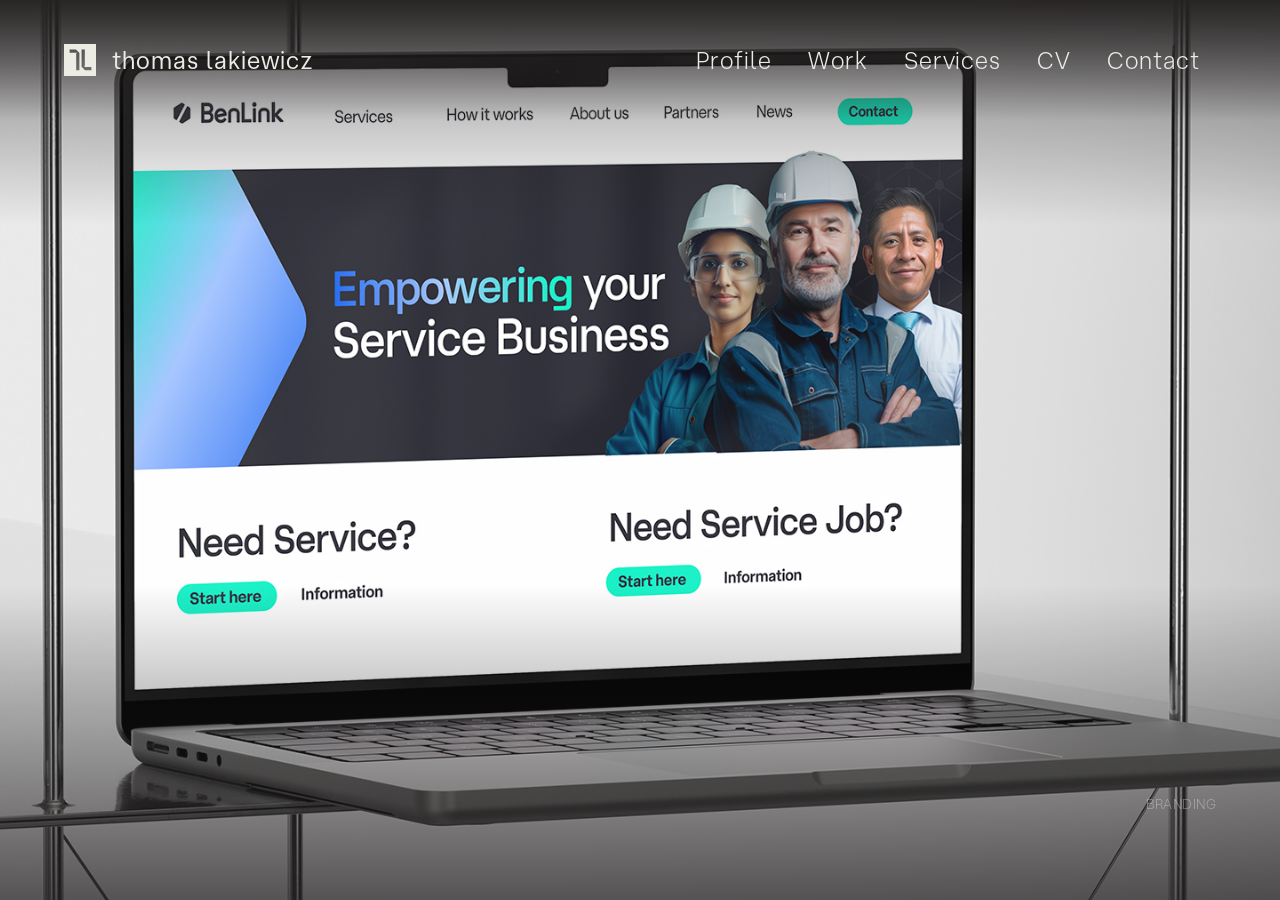
==== index.html @ 9e829462 "Fix: fehlende schließende divs für .page-content (Services/Work)" ====
<!DOCTYPE html>
<html lang="de">
<head>
  <meta charset="UTF-8" />
  <meta name="viewport" content="width=device-width, initial-scale=1.0, viewport-fit=cover" />
  <meta name="apple-mobile-web-app-capable" content="yes" />
  <meta name="format-detection" content="telephone=no" />
  <title>thomas lakiewicz</title>
  <link rel="icon" type="image/svg+xml" href="symbol-tl.svg" />
  <link rel="stylesheet" href="style.css" />
</head>
<body role="application">

  <!-- NAVIGATION -->
  <nav>
    <a class="nav-logo" href="#" onclick="showPage('home'); return false;">
      <svg width="32" height="32" viewBox="0 0 32 32" fill="none" xmlns="http://www.w3.org/2000/svg" style="flex-shrink:0;">
        <path d="M0 0V32H32V0H0ZM15.406 26.2735H12.1889V9.58717L12.9111 8.98396C13.006 8.90473 12.9501 8.7502 12.8265 8.74986L5.59795 8.7372L5.58717 5.52009H11.9745L15.4062 8.95179V26.2734L15.406 26.2735ZM21.0081 26.2735L17.5764 22.8418V5.52009H20.7935V22.2065L20.0714 22.8097C19.9764 22.8889 20.0323 23.0434 20.1559 23.0438L27.3845 23.0564L27.3953 26.2735H21.0079H21.0081Z" fill="#ECECE5"/>
      </svg>
      <span class="nav-logo-name">thomas lakiewicz</span>
    </a>
    <div class="nav-links">
      <a class="nav-link" href="#" onclick="showPage('profile'); return false;" data-page="profile">Profile</a>
      <a class="nav-link" href="/work/">Work</a>
      <a class="nav-link" href="#" onclick="showPage('services'); return false;" data-page="services">Services</a>
      <a class="nav-link" href="#" onclick="showPage('cv'); return false;" data-page="cv">CV</a>
      <a class="nav-link" href="mailto:hello@thomaslakiewicz.de" data-page="">Contact</a>
    </div>
    <button class="hamburger-btn" id="hamburger-btn" aria-label="Menü öffnen" onclick="toggleMobileNav()">
      <span></span>
      <span></span>
    </button>
  </nav>

  <!-- MOBILE NAV OVERLAY -->
  <div class="mobile-nav" id="mobile-nav">
    <div class="mobile-nav-main">
      <a class="mobile-nav-link" href="#" onclick="showPage('profile'); toggleMobileNav(); return false;">Profile</a>
      <a class="mobile-nav-link" href="/work/" onclick="toggleMobileNav()">Work</a>
      <a class="mobile-nav-link" href="#" onclick="showPage('services'); toggleMobileNav(); return false;">Services</a>
      <a class="mobile-nav-link" href="#" onclick="showPage('cv'); toggleMobileNav(); return false;">CV</a>
      <a class="mobile-nav-link" href="mailto:hello@thomaslakiewicz.de" onclick="toggleMobileNav()">Contact</a>
    </div>
    <div class="mobile-nav-sub">
      <a href="#" onclick="showPage('impressum'); toggleMobileNav(); return false;">Impressum</a>
      <a href="https://linkedin.com" target="_blank">LinkedIn</a>
      <a href="https://instagram.com" target="_blank">Instagram</a>
    </div>
  </div>

  <!-- HOME -->
  <div class="page active entering" id="page-home">
    <h1 class="sr-only">thomas lakiewicz — communication design</h1>

    <!-- 4:3 Rahmen -->
    <div class="slider-frame">

      <div class="slider" id="slider">
        <!-- SLIDE 01 · Bild -->
        <div class="slide active" data-label="branding">
          <img src="media/slide-01.jpg" alt="slide 01" />
        </div>
        <!-- SLIDE 02 · Bild -->
        <div class="slide" data-label="architecture">
          <img src="media/slide-02.jpg" alt="slide 02" />
        </div>
        <!-- SLIDE 03 · Bild -->
        <div class="slide" data-label="editorial">
          <img src="media/slide-03.jpg" alt="slide 03" />
        </div>
        <!-- SLIDE 04 · Bild -->
        <div class="slide" data-label="identity">
          <img src="media/slide-04.jpg" alt="slide 04" />
        </div>
        <!-- SLIDE 05 · Bild -->
        <div class="slide" data-label="portrait">
          <img src="media/slide-05.jpg" alt="slide 05" />
        </div>
        <!-- SLIDE 06 · Video -->
        <div class="slide" data-label="motion">
          <video src="media/slide-06.mp4" muted loop playsinline></video>
        </div>
        <!-- SLIDE 07 · Bild -->
        <div class="slide" data-label="workspace">
          <img src="media/slide-07.jpg" alt="slide 07" />
        </div>
        <!-- SLIDE 08 · Bild -->
        <div class="slide" data-label="colour">
          <img src="media/slide-08.jpg" alt="slide 08" />
        </div>
        <!-- SLIDE 09 · Video -->
        <div class="slide" data-label="film">
          <video src="media/slide-09.mp4" muted loop playsinline></video>
        </div>
        <!-- SLIDE 10 · Bild -->
        <div class="slide" data-label="texture">
          <img src="media/slide-10.jpg" alt="slide 10" />
        </div>
      </div>

      <!-- Cursor-Navigation Desktop -->
      <div class="slider-nav" id="slider-nav">
        <div class="slider-nav-prev" id="slider-nav-prev"></div>
        <div class="slider-nav-next" id="slider-nav-next"></div>
      </div>

      <div class="slider-overlay"></div>
      <div class="slide-label" id="slide-label"></div>

    </div><!-- /slider-frame -->

  </div>

  <!-- PROFIL -->
  <div class="page" id="page-profile">
    <div class="page-content">
      <h1 class="page-title">profile.</h1>
      <div class="profile-inner split">
      <div class="profile-text" id="profile-text">
        <p>hi — thank you for visiting my page.</p>
        <p>If you like to know, here is a little bit about me: i am a communication designer based near Hamburg.</p>
        <p>I've been visualizing digital and print communication for more than 15 years now — and I still get excited every time a new project starts. I love good typography, clean layouts and excited by the unexpected.</p>
        <p>I've worked in both classic advertising and on the corporate side, so I've seen brands from pretty much every angle. What I love most is helping companies find and shape their identity — turning ideas into something real and meaningful.</p>
        <p>I'm a big believer in good teamwork and enjoy exploring new directions together with my clients (and even better, in interdisciplinary teams). I'm persistent when it comes to getting great results — and nothing makes me happier than seeing clients genuinely excited about the outcome.</p>
        <p><span class="highlight">&#8202; Don't be shy and come in contact, I'm looking forward to get to know you.</span></p>
      </div>
      <div class="profile-stats" id="profile-stats">
        <div class="stat">
          <div class="stat-number">+15</div>
          <div class="stat-label">years professional Experience</div>
        </div>
        <div class="stat">
          <div class="stat-number">+100</div>
          <div class="stat-label">successful projects</div>
        </div>
        <div class="stat">
          <div class="stat-number">+30</div>
          <div class="stat-label">different industries i worked for</div>
        </div>
      </div>
      </div>
    </div>
  </div>

  <!-- LEISTUNGEN -->
  <div class="page" id="page-services">
    <div class="page-content">
      <h1 class="page-title">services.</h1>
      <p class="page-subtitle">From the first question to the final pixel — I cover the full distance.</p>
      <div class="services-inner split">
      <div class="services-intro" id="services-intro">
        <p>Hier steht etwas zu meiner Arbeitsweise. Ich arbeite eng mit meinen Kunden zusammen, um Ideen in etwas Bedeutungsvolles zu verwandeln.</p>
        <p>Jedes Projekt beginnt mit einem tiefen Verständnis der Marke und ihrer Ziele.</p>
        <p>Gemeinsam finden wir die richtige Sprache — visuell und inhaltlich.</p>
      </div>
      <div class="services-list" id="services-list">
        <div class="service-row split">
          <div class="service-name">strategy</div>
          <ul class="service-items">
            <li>branding analysis</li>
            <li>brand strategy workshops</li>
            <li>brand manuals</li>
            <li>ai design enablement trainings</li>
            <li>general design enablement trainings</li>
          </ul>
        </div>
        <div class="service-row split">
          <div class="service-name">creation</div>
          <ul class="service-items">
            <li>interface design, UI Design</li>
            <li>corporate design</li>
            <li>logo creation</li>
            <li>motion design</li>
            <li>creative support</li>
          </ul>
        </div>
        <div class="service-row split">
          <div class="service-name">execution</div>
          <ul class="service-items">
            <li>production ready prototypes</li>
            <li>ready to use corporate design assets</li>
            <li>ai brand picture libraries</li>
            <li>creative-/ art-direction for interdisciplinary teams</li>
          </ul>
        </div>
      </div>
    </div>
    </div>
  </div>

  <!-- WORK -->
  <div class="page" id="page-work">
    <div class="page-content">
      <h1 class="page-title">selected work.</h1>
      <p class="page-subtitle">Brand identities that needed a clear idea before they needed a logo.</p>
    <div class="work-inner">

  <div class="work-project split" id="proj-01">
    <div class="proj-slider-wrap">
      <div class="proj-slider" data-proj="01">
        <div class="proj-slide"><img src="/projects/work-01-konkav/KONKAV_01.jpg" alt="" loading="lazy" /></div>
        <div class="proj-slide"><img src="/projects/work-01-konkav/KONKAV_02.jpg" alt="" loading="lazy" /></div>
        <div class="proj-slide"><img src="/projects/work-01-konkav/KONKAV_03.jpg" alt="" loading="lazy" /></div>
        <div class="proj-slide"><img src="/projects/work-01-konkav/KONKAV_04.jpg" alt="" loading="lazy" /></div>
        <div class="proj-slide"><img src="/projects/work-01-konkav/KONKAV_05.jpg" alt="" loading="lazy" /></div>
        <div class="proj-slide"><img src="/projects/work-01-konkav/KONKAV_06.jpg" alt="" loading="lazy" /></div>
        <div class="proj-slide"><img src="/projects/work-01-konkav/KONKAV_07.jpg" alt="" loading="lazy" /></div>
      </div>
      <div class="proj-counter"><span class="proj-current">01</span>&thinsp;/&thinsp;<span class="proj-total">07</span></div>
      <div class="proj-nav-prev" data-proj="01"></div>
      <div class="proj-nav-next" data-proj="01"></div>
    </div>
    <div class="proj-info">
      <div class="proj-num">01</div>
      <h2 class="proj-title">KONKAV Agency</h2>
      <div class="proj-tags"><span class="work-tag">Naming</span><span class="work-tag">Brand Design</span><span class="work-tag">UX / UI</span><span class="work-tag">Presentation</span></div>
      <div class="work-award">★ Deutscher Agenturpreis 2024 — Best Naming</div><div class="work-award">★ Deutscher Agenturpreis 2024 — Beste B2B Agentur Darstellung</div>
      <p class="proj-desc">K16 GmbH, Europas größte Agentur für Praesentationen im B2B-Bereich, wollte unter einer neuen, eigenständigen Marke ein Brand Design und B2B-Kampagnen starten. Die Marke Konkav entstand - benannt nach der konkaven Linse, die Licht bündelt und streut. Das Motto Turning B2B bold steht für fokussierte und kreative Botschaften.</p>
    </div>
  </div>
  <div class="work-project split" id="proj-02">
    <div class="proj-slider-wrap">
      <div class="proj-slider" data-proj="02">
        <div class="proj-slide"><img src="/projects/work-02-collana-it/collana_16_9_01.jpg" alt="" loading="lazy" /></div>
        <div class="proj-slide"><img src="/projects/work-02-collana-it/collana_16_9_02.jpg" alt="" loading="lazy" /></div>
        <div class="proj-slide"><img src="/projects/work-02-collana-it/collana_16_9_03.jpg" alt="" loading="lazy" /></div>
        <div class="proj-slide"><img src="/projects/work-02-collana-it/collana_16_9_04.jpg" alt="" loading="lazy" /></div>
        <div class="proj-slide"><img src="/projects/work-02-collana-it/collana_16_9_05.jpg" alt="" loading="lazy" /></div>
        <div class="proj-slide"><img src="/projects/work-02-collana-it/collana_16_9_06.jpg" alt="" loading="lazy" /></div>
        <div class="proj-slide"><img src="/projects/work-02-collana-it/collana_16_9_07.jpg" alt="" loading="lazy" /></div>
      </div>
      <div class="proj-counter"><span class="proj-current">01</span>&thinsp;/&thinsp;<span class="proj-total">07</span></div>
      <div class="proj-nav-prev" data-proj="02"></div>
      <div class="proj-nav-next" data-proj="02"></div>
    </div>
    <div class="proj-info">
      <div class="proj-num">02</div>
      <h2 class="proj-title">collana IT</h2>
      <div class="proj-tags"><span class="work-tag">Brand Strategy</span><span class="work-tag">Brand Architecture</span><span class="work-tag">Brand Design</span></div>
      
      <p class="proj-desc">Durch Buy-and-Build wurden 11 IT-Unternehmen unter einem Dach vereint. Eine klare One-Brand-Strategie mit definierter Markenhierarchie schafft einen einheitlichen, vertrauensstiftenden Auftritt über alle Touchpoints. Ein flexibles Markenmuster, eine lebendige Bildwelt und ein umfassendes Launch-Toolkit verankern die Marke nachhaltig im Markt.</p>
    </div>
  </div>
  <div class="work-project split" id="proj-03">
    <div class="proj-slider-wrap">
      <div class="proj-slider" data-proj="03">
        <div class="proj-slide"><img src="/projects/work-03-buehler-services/bühler_services_shoot1-knkv.jpg" alt="" loading="lazy" /></div>
        <div class="proj-slide"><img src="/projects/work-03-buehler-services/bühler_services_shoot3-knkv.jpg" alt="" loading="lazy" /></div>
        <div class="proj-slide"><img src="/projects/work-03-buehler-services/bühler_01.jpg" alt="" loading="lazy" /></div>
        <div class="proj-slide"><img src="/projects/work-03-buehler-services/bühler_02.jpg" alt="" loading="lazy" /></div>
        <div class="proj-slide"><img src="/projects/work-03-buehler-services/bühler_03.jpg" alt="" loading="lazy" /></div>
        <div class="proj-slide"><img src="/projects/work-03-buehler-services/bühler_04.jpg" alt="" loading="lazy" /></div>
        <div class="proj-slide"><img src="/projects/work-03-buehler-services/bühler_05.jpg" alt="" loading="lazy" /></div>
        <div class="proj-slide"><img src="/projects/work-03-buehler-services/bühler_06.jpg" alt="" loading="lazy" /></div>
        <div class="proj-slide"><img src="/projects/work-03-buehler-services/bühler_07.jpg" alt="" loading="lazy" /></div>
        <div class="proj-slide"><img src="/projects/work-03-buehler-services/bühler_08.jpg" alt="" loading="lazy" /></div>
        <div class="proj-slide"><img src="/projects/work-03-buehler-services/bühler_09.jpg" alt="" loading="lazy" /></div>
        <div class="proj-slide"><img src="/projects/work-03-buehler-services/bühler_10.jpg" alt="" loading="lazy" /></div>
        <div class="proj-slide"><img src="/projects/work-03-buehler-services/bühler_11.jpg" alt="" loading="lazy" /></div>
      </div>
      <div class="proj-counter"><span class="proj-current">01</span>&thinsp;/&thinsp;<span class="proj-total">13</span></div>
      <div class="proj-nav-prev" data-proj="03"></div>
      <div class="proj-nav-next" data-proj="03"></div>
    </div>
    <div class="proj-info">
      <div class="proj-num">03</div>
      <h2 class="proj-title">Bühler Services</h2>
      <div class="proj-tags"><span class="work-tag">Sub-brand</span><span class="work-tag">Campaign</span><span class="work-tag">Art Direction</span><span class="work-tag">Templates</span></div>
      <div class="work-award">★ Swiss Excellence Award 2022 - Sonderpreis B2B</div><div class="work-award">★ Deutscher Agenturpreis 2022 - B2B Awareness Kampagne Digital</div><div class="work-award">★ Deutscher Agenturpreis 2021 - B2B Film</div>
      <p class="proj-desc">Das Service-Portfolio von Bühler wurde strategisch und visuell neu positioniert. Ich entwickelte ein visuelles System, das Services klar vom Hardware-Geschaeft abgrenzt. Auf Basis von Zielgruppeninterviews entstand eine digitale Marken-Kampagne mit drei 3D-Reels, die reibungslose Produktionsprozesse zeigten.</p>
    </div>
  </div>
  <div class="work-project split" id="proj-04">
    <div class="proj-slider-wrap">
      <div class="proj-slider" data-proj="04">
        <div class="proj-slide"><video src="/projects/work-04-three-moon/three_moon_web_001.mp4" poster="/projects/work-04-three-moon/three_moon_title_01.jpg" muted loop playsinline></video></div>
        <div class="proj-slide"><img src="/projects/work-04-three-moon/three_moon_title_01.jpg" alt="" loading="lazy" /></div>
        <div class="proj-slide"><img src="/projects/work-04-three-moon/three_moon_title_02.jpg" alt="" loading="lazy" /></div>
        <div class="proj-slide"><img src="/projects/work-04-three-moon/three_moon_title_03.jpg" alt="" loading="lazy" /></div>
        <div class="proj-slide"><img src="/projects/work-04-three-moon/three_moon_16_9_01.jpg" alt="" loading="lazy" /></div>
        <div class="proj-slide"><img src="/projects/work-04-three-moon/knkv_three_moon_1280x780_01.jpg" alt="" loading="lazy" /></div>
        <div class="proj-slide"><img src="/projects/work-04-three-moon/knkv_three_moon_1280x780_02.jpg" alt="" loading="lazy" /></div>
        <div class="proj-slide"><img src="/projects/work-04-three-moon/knkv_three_moon_1280x780_03.jpg" alt="" loading="lazy" /></div>
        <div class="proj-slide"><img src="/projects/work-04-three-moon/knkv_three_moon_1280x780_04.jpg" alt="" loading="lazy" /></div>
        <div class="proj-slide"><img src="/projects/work-04-three-moon/knkv_three_moon_1280x780_05.jpg" alt="" loading="lazy" /></div>
        <div class="proj-slide"><img src="/projects/work-04-three-moon/threemoon_4_3_01.jpg" alt="" loading="lazy" /></div>
        <div class="proj-slide"><img src="/projects/work-04-three-moon/threemoon_4_3_02.jpg" alt="" loading="lazy" /></div>
      </div>
      <div class="proj-counter"><span class="proj-current">01</span>&thinsp;/&thinsp;<span class="proj-total">12</span></div>
      <div class="proj-nav-prev" data-proj="04"></div>
      <div class="proj-nav-next" data-proj="04"></div>
    </div>
    <div class="proj-info">
      <div class="proj-num">04</div>
      <h2 class="proj-title">Three Moon Investments</h2>
      <div class="proj-tags"><span class="work-tag">Brand Design</span><span class="work-tag">UX / UI Design</span><span class="work-tag">Presentation</span></div>
      
      <p class="proj-desc">Three Moon Investments benötigte eine Markenidentität, die Vertrauen, Klarheit und Innovation vermittelt. Ich entwickelte eine visuelle Identitaet, die auf den Markenwerten Mut, Klarheit, Innovation und Bodenständigkeit basiert - eine Balance zwischen Professionalität und modernem Anspruch.</p>
    </div>
  </div>
  <div class="work-project split" id="proj-05">
    <div class="proj-slider-wrap">
      <div class="proj-slider" data-proj="05">
        <div class="proj-slide"><video src="/projects/work-05-fingentia/knkv_fingentia_logo_animation.mp4" poster="/projects/work-05-fingentia/knkv_fingentia_logo_animation_poster.jpg" muted loop playsinline></video></div>
        <div class="proj-slide"><video src="/projects/work-05-fingentia/knkv_fingentia_colors_animation.mp4" poster="/projects/work-05-fingentia/knkv_fingentia_colors_animation_poster.jpg" muted loop playsinline></video></div>
        <div class="proj-slide"><video src="/projects/work-05-fingentia/knkv_fingentia_icons_animation.mp4" muted loop playsinline></video></div>
        <div class="proj-slide"><video src="/projects/work-05-fingentia/knkv_fingentia_symbol_animation.mp4" muted loop playsinline></video></div>
        <div class="proj-slide"><img src="/projects/work-05-fingentia/fingentia%20Wall%20Poster%20Mockup-KNKV.jpg" alt="" loading="lazy" /></div>
        <div class="proj-slide"><img src="/projects/work-05-fingentia/fingentia_04.jpg" alt="" loading="lazy" /></div>
        <div class="proj-slide"><img src="/projects/work-05-fingentia/fingentia_05.jpg" alt="" loading="lazy" /></div>
        <div class="proj-slide"><img src="/projects/work-05-fingentia/fingentia_06.jpg" alt="" loading="lazy" /></div>
        <div class="proj-slide"><img src="/projects/work-05-fingentia/fingentia_07.jpg" alt="" loading="lazy" /></div>
      </div>
      <div class="proj-counter"><span class="proj-current">01</span>&thinsp;/&thinsp;<span class="proj-total">09</span></div>
      <div class="proj-nav-prev" data-proj="05"></div>
      <div class="proj-nav-next" data-proj="05"></div>
    </div>
    <div class="proj-info">
      <div class="proj-num">05</div>
      <h2 class="proj-title">fingentia</h2>
      <div class="proj-tags"><span class="work-tag">Naming</span><span class="work-tag">Brand Design</span><span class="work-tag">UX / UI Design</span><span class="work-tag">Presentation</span></div>
      
      <p class="proj-desc">Fingentia, ein Fintech-Start-up, benötigte eine starke Markenidentität für den Markteintritt. In einem Strategie-Workshop entstand das Konzept des digitalen Gipfelstürmers. Das Design verbindet Klarheit, Kreativität und Technologie.</p>
    </div>
  </div>
  <div class="work-project split" id="proj-06">
    <div class="proj-slider-wrap">
      <div class="proj-slider" data-proj="06">
        <div class="proj-slide"><img src="/projects/work-06-sedlmayr/sedlmayr_01.jpg" alt="" loading="lazy" /></div>
        <div class="proj-slide"><img src="/projects/work-06-sedlmayr/sedlmayr_02.jpg" alt="" loading="lazy" /></div>
        <div class="proj-slide"><img src="/projects/work-06-sedlmayr/sedlmayr_03.jpg" alt="" loading="lazy" /></div>
        <div class="proj-slide"><img src="/projects/work-06-sedlmayr/sedlmayr_04.jpg" alt="" loading="lazy" /></div>
        <div class="proj-slide"><img src="/projects/work-06-sedlmayr/sedlmayr_05.jpg" alt="" loading="lazy" /></div>
        <div class="proj-slide"><img src="/projects/work-06-sedlmayr/sedlmayr_06.jpg" alt="" loading="lazy" /></div>
        <div class="proj-slide"><img src="/projects/work-06-sedlmayr/sedlmayr_07.jpg" alt="" loading="lazy" /></div>
        <div class="proj-slide"><img src="/projects/work-06-sedlmayr/sedlmayr_08.jpg" alt="" loading="lazy" /></div>
      </div>
      <div class="proj-counter"><span class="proj-current">01</span>&thinsp;/&thinsp;<span class="proj-total">08</span></div>
      <div class="proj-nav-prev" data-proj="06"></div>
      <div class="proj-nav-next" data-proj="06"></div>
    </div>
    <div class="proj-info">
      <div class="proj-num">06</div>
      <h2 class="proj-title">Sedlmayr</h2>
      <div class="proj-tags"><span class="work-tag">Corporate Design</span><span class="work-tag">Brand Design</span><span class="work-tag">Employer Branding</span></div>
      
      <p class="proj-desc">Die Marke der Sedlmayr Grund und Immobilien AG sollte modernisiert werden. Gemeinsam mit der Geschäftsführung entwickelte ich ein Markencredo und einen Markenkreis. Das Ergebnis: eine starke, zeitgemäße Markenpräsenz mit Tradition.</p>
    </div>
  </div>
  <div class="work-project split" id="proj-07">
    <div class="proj-slider-wrap">
      <div class="proj-slider" data-proj="07">
        <div class="proj-slide"><img src="/projects/work-07-kobaltblau/knkv_photo_1_kobaltblau_1280x780.jpg" alt="" loading="lazy" /></div>
        <div class="proj-slide"><img src="/projects/work-07-kobaltblau/kobaltblau_01.jpg" alt="" loading="lazy" /></div>
        <div class="proj-slide"><img src="/projects/work-07-kobaltblau/kobaltblau_02.jpg" alt="" loading="lazy" /></div>
        <div class="proj-slide"><img src="/projects/work-07-kobaltblau/kobaltblau_03.jpg" alt="" loading="lazy" /></div>
        <div class="proj-slide"><img src="/projects/work-07-kobaltblau/kobaltblau_03x.jpg" alt="" loading="lazy" /></div>
        <div class="proj-slide"><img src="/projects/work-07-kobaltblau/kobaltblau_04.jpg" alt="" loading="lazy" /></div>
        <div class="proj-slide"><img src="/projects/work-07-kobaltblau/kobaltblau_05.jpg" alt="" loading="lazy" /></div>
        <div class="proj-slide"><img src="/projects/work-07-kobaltblau/kobaltblau_06.jpg" alt="" loading="lazy" /></div>
        <div class="proj-slide"><img src="/projects/work-07-kobaltblau/kobaltblau_07.jpg" alt="" loading="lazy" /></div>
        <div class="proj-slide"><img src="/projects/work-07-kobaltblau/kobaltblau_08.jpg" alt="" loading="lazy" /></div>
        <div class="proj-slide"><img src="/projects/work-07-kobaltblau/kobaltblau_10.jpg" alt="" loading="lazy" /></div>
      </div>
      <div class="proj-counter"><span class="proj-current">01</span>&thinsp;/&thinsp;<span class="proj-total">11</span></div>
      <div class="proj-nav-prev" data-proj="07"></div>
      <div class="proj-nav-next" data-proj="07"></div>
    </div>
    <div class="proj-info">
      <div class="proj-num">07</div>
      <h2 class="proj-title">kobaltblau</h2>
      <div class="proj-tags"><span class="work-tag">Rebranding</span><span class="work-tag">Corporate Design</span><span class="work-tag">Brand Manual</span></div>
      
      <p class="proj-desc">kobaltblau Management Consultants wollte sein Corporate Design modernisieren. In einem Markenworkshop definierte ich mithilfe des Brand-Key-Modells eine klare Markenbotschaft. Auf dieser Basis entstand ein modernes Logo, eine neue Typografie und Farbpalette.</p>
    </div>
  </div>
    </div>
    </div>
  </div>

  <!-- CV -->
  <div class="page" id="page-cv">
    <div class="page-content">
      <h1 class="page-title">experience.</h1>
      <div class="cv-inner split">

      <!-- Timeline -->
      <div class="cv-timeline">

        <div class="cv-entry" id="cv-1">
          <div class="cv-date">Since 03 / 2023</div>
          <div class="cv-role">Creative Director Brand</div>
          <div class="cv-company">KONKAV (K16 GmbH) · Hamburg</div>
          <div class="cv-clients">Bühler Group, Deutsche Messe AG, collana IT, Sedlmayr AG, kobaltblau, Benlink, gmd, fingentia, Heeren Zerspanungstechnik — Building the Branding Unit of K16 GmbH from scratch.</div>
        </div>

        <div class="cv-entry" id="cv-2">
          <div class="cv-date">02 / 2015 — 02 / 2023</div>
          <div class="cv-role">(Senior) Art Director</div>
          <div class="cv-company">K16 GmbH · Hamburg</div>
          <div class="cv-clients">Dräger, Merck, Schaeffler AG, Telekom AG, T-Systems, G&amp;J ems Media, VHV Versicherungen, Ricoh — Creative leadership of a New Business team.</div>
        </div>

        <div class="cv-entry" id="cv-3">
          <div class="cv-date">04 / 2010 — 01 / 2015</div>
          <div class="cv-role">Graphic Designer (in-house)</div>
          <div class="cv-company">seca gmbh &amp; co. kg · Hamburg</div>
          <div class="cv-clients">Building an in-house graphics department from the ground up. Online art direction.</div>
        </div>

        <div class="cv-entry" id="cv-4">
          <div class="cv-date">04 / 2008 — 03 / 2010</div>
          <div class="cv-role">Junior Art Director</div>
          <div class="cv-company">d.pole communication · Hamburg</div>
          <div class="cv-clients">Alice, DAK, HelpAge, CosmosDirekt, Mercedes Benz Bank — Classic advertising.</div>
        </div>

        <div class="cv-entry" id="cv-5">
          <div class="cv-date">04 / 2004 — 04 / 2008</div>
          <div class="cv-role">Communication Design (Diploma)</div>
          <div class="cv-company">Kunstschule Wandsbek · Hamburg</div>
          <div class="cv-clients">Staatl. geprüfter Kommunikationsdesigner · Graduated top of class.</div>
        </div>

      </div>

      <!-- Right column: Skills + Awards -->
      <div class="cv-right">

        <div class="cv-skills-block" id="cv-skills">
          <div class="cv-section-title">Tools &amp; Skills</div>
          <div class="skills-grid">
            <span class="skill-tag">Adobe Photoshop</span>
            <span class="skill-tag">Adobe Illustrator</span>
            <span class="skill-tag">Adobe InDesign</span>
            <span class="skill-tag">Adobe After Effects</span>
            <span class="skill-tag">Figma</span>
            <span class="skill-tag">Midjourney</span>
            <span class="skill-tag">Adobe Firefly</span>
            <span class="skill-tag">PowerPoint</span>
            <span class="skill-tag">Miro</span>
            <span class="skill-tag">Jira</span>
            <span class="skill-tag">Brand Strategy</span>
            <span class="skill-tag">Brand Architecture</span>
            <span class="skill-tag">Workshop Facilitation</span>
            <span class="skill-tag">Art Direction</span>
            <span class="skill-tag">Motion Design</span>
            <span class="skill-tag">UX / UI Design</span>
            <span class="skill-tag">Team Leadership</span>
          </div>
        </div>

        <div class="cv-awards-block" id="cv-awards">
          <div class="cv-section-title">Awards</div>
          <div class="awards-list">
            <div class="award-entry">
              <div>
                <div class="award-name">Best Naming</div>
                <span class="award-source">Deutscher Agenturpreis</span>
              </div>
              <div class="award-year">2024</div>
            </div>
            <div class="award-entry">
              <div>
                <div class="award-name">Beste B2B Agentur Darstellung</div>
                <span class="award-source">Deutscher Agenturpreis</span>
              </div>
              <div class="award-year">2024</div>
            </div>
            <div class="award-entry">
              <div>
                <div class="award-name">Sonderpreis B2B</div>
                <span class="award-source">Swiss Excellence Award</span>
              </div>
              <div class="award-year">2022</div>
            </div>
            <div class="award-entry">
              <div>
                <div class="award-name">B2B Awareness Kampagne Digital</div>
                <span class="award-source">Deutscher Agenturpreis</span>
              </div>
              <div class="award-year">2022</div>
            </div>
            <div class="award-entry">
              <div>
                <div class="award-name">B2B Film</div>
                <span class="award-source">Deutscher Agenturpreis</span>
              </div>
              <div class="award-year">2021</div>
            </div>
            <div class="award-entry">
              <div>
                <div class="award-name">B2B 3D Darstellung</div>
                <span class="award-source">Deutscher Agenturpreis</span>
              </div>
              <div class="award-year">2021</div>
            </div>
          </div>
        </div>

      </div>

    </div>
  </div>

  <!-- IMPRESSUM -->
  <div class="page" id="page-impressum">
    <div class="impressum-inner">
      <h1 id="impressum-title">impressum.</h1>
      <div class="impressum-section" id="imp-1">
        <h2>Angaben gem&auml;&szlig; &sect; 5 TMG</h2>
        <address>
          Thomas Lakiewicz<br>
          Duborgstrasse 3<br>
          21521 Aum&uuml;hle<br>
          Deutschland
        </address>
      </div>
      <div class="impressum-section" id="imp-2">
        <h2>Kontakt</h2>
        <p>E-Mail: <a href="mailto:hello@thomaslakiewicz.de">hello@thomaslakiewicz.de</a></p>
      </div>
      <div class="impressum-section" id="imp-3">
        <h2>Verantwortlich f&uuml;r den Inhalt gem&auml;&szlig; &sect; 55 Abs. 2 RStV</h2>
        <address>
          Thomas Lakiewicz<br>
          Duborgstrasse 3<br>
          21521 Aum&uuml;hle
        </address>
      </div>
      <div class="impressum-section" id="imp-4">
        <h2>Haftung f&uuml;r Inhalte</h2>
        <p>Als Diensteanbieter bin ich gem&auml;&szlig; &sect; 7 Abs. 1 TMG f&uuml;r eigene Inhalte auf dieser Website nach den allgemeinen Gesetzen verantwortlich. Nach &sect;&sect; 8 bis 10 TMG bin ich als Diensteanbieter jedoch nicht verpflichtet, &uuml;bermittelte oder gespeicherte fremde Informationen zu &uuml;berwachen oder nach Umst&auml;nden zu forschen, die auf eine rechtswidrige T&auml;tigkeit hinweisen.</p>
      </div>
      <div class="impressum-section" id="imp-5">
        <h2>Haftung f&uuml;r Links</h2>
        <p>Diese Website enth&auml;lt Links zu externen Websites Dritter, auf deren Inhalte ich keinen Einfluss habe. Deshalb kann ich f&uuml;r diese fremden Inhalte auch keine Gew&auml;hr &uuml;bernehmen. F&uuml;r die Inhalte der verlinkten Seiten ist stets der jeweilige Anbieter oder Betreiber der Seiten verantwortlich.</p>
      </div>
      <div class="impressum-section" id="imp-6">
        <h2>Urheberrecht</h2>
        <p>Die durch den Seitenbetreiber erstellten Inhalte und Werke auf dieser Website unterliegen dem deutschen Urheberrecht. Die Vervielf&auml;ltigung, Bearbeitung, Verbreitung und jede Art der Verwertung au&szlig;erhalb der Grenzen des Urheberrechts bed&uuml;rfen der schriftlichen Zustimmung des jeweiligen Autors bzw. Erstellers.</p>
      </div>
      <div class="impressum-section" id="imp-7">
        <h2>Datenschutz</h2>
        <p>Die Nutzung dieser Website ist in der Regel ohne Angabe personenbezogener Daten m&ouml;glich. Soweit auf dieser Website personenbezogene Daten erhoben werden, erfolgt dies stets auf freiwilliger Basis. Diese Daten werden ohne ausdr&uuml;ckliche Zustimmung nicht an Dritte weitergegeben.</p>
      </div>
    </div>
  </div>

  <!-- CUSTOM CURSOR -->
  <div class="slider-cursor" id="slider-cursor">
    <svg viewBox="0 0 48 48" fill="none" xmlns="http://www.w3.org/2000/svg">
      <circle cx="24" cy="24" r="23" fill="rgba(36,33,33,0.5)" stroke="rgba(236,236,229,0.3)" stroke-width="1"/>
      <path id="cursor-arrow" d="M20 16l8 8-8 8" stroke="#ECECE5" stroke-width="1.5" stroke-linecap="round" stroke-linejoin="round"/>
    </svg>
  </div>

  <!-- GLOBALE BOTTOM BAR — fixiert, immer sichtbar -->
  <div class="global-bottom-bar" id="global-bottom-bar">
    <div class="bottom-links">
      <a class="bottom-link" href="#" onclick="showPage('impressum'); return false;">Impressum</a>
      <a class="bottom-link" id="bottom-linkedin" href="https://linkedin.com" target="_blank">LinkedIn</a>
      <a class="bottom-link" id="bottom-instagram" href="https://instagram.com" target="_blank">Instagram</a>
    </div>
    <div class="home-pager" id="home-pager">
      <div class="pager-count">
        <div class="timer-ring">
          <svg viewBox="0 0 26 26" width="26" height="26">
            <circle class="timer-track" cx="13" cy="13" r="11"/>
            <circle class="timer-fill" id="timer-fill" cx="13" cy="13" r="11"/>
          </svg>
        </div>
        <span id="pager-label">01 / 10</span>
      </div>
    </div>
  </div>

  <script src="https://cdn.jsdelivr.net/npm/gsap@3.15/dist/gsap.min.js"></script>
  <script src="https://cdn.jsdelivr.net/npm/gsap@3.15/dist/SplitText.min.js"></script>
  <script src="script.js"></script>
</body>
</html>
---- style.css ----
/* ════════════════════════════════════════════════════
   thomas lakiewicz — Portfolio
   style.css — single stylesheet for the entire site
   ════════════════════════════════════════════════════

   TYPE SCALE — exactly 4 sizes, no exceptions:
     --fs-1  96px   Display   (H1, hero numbers)
     --fs-2  40px   Heading   (H2, section subheads)
     --fs-3  24px   Body      (paragraphs, list items)
     --fs-4  14px   Label     (nav, meta, tags, captions)
   ════════════════════════════════════════════════════ */


/* ── Fonts ───────────────────────────────────────── */

@font-face {
  font-family: 'At Hauss';
  src: url('/AtHauss-Light.woff2') format('woff2'), url('/AtHauss-Light.woff') format('woff');
  font-weight: 300; font-style: normal; font-display: swap;
}
@font-face {
  font-family: 'At Hauss';
  src: url('/AtHauss-Retina.woff2') format('woff2'), url('/AtHauss-Retina.woff') format('woff');
  font-weight: 350; font-style: normal; font-display: swap;
}


/* ── Design Tokens ───────────────────────────────── */

:root {
  --black: #242121;
  --warm:  #ECECE5;

  /* ── Spacing scale (4px base unit, Tailwind-inspired) ──
     Every margin, padding and gap on the site maps to one
     of these steps. No arbitrary values outside this scale. */
  --space-1:  4px;
  --space-2:  8px;
  --space-3:  12px;
  --space-4:  16px;
  --space-5:  20px;
  --space-6:  24px;
  --space-8:  32px;
  --space-10: 40px;
  --space-12: 48px;
  --space-14: 56px;
  --space-16: 64px;
  --space-20: 80px;
  --space-24: 96px;
  --space-32: 128px;

  /* ── Layout / Grid ─────────────────────────────────
     12-column grid, consistent gutter, centered container
     that caps line length on ultra-wide screens. */
  --nav-h:     120px;
  --pad-x:     var(--space-16);   /* outer page margin   */
  --max-w:     1440px;            /* container max-width */
  --gutter:    var(--space-8);    /* grid column gutter  */
  --col-gap:   var(--space-20);   /* two-column layouts  */
  --text-max:  560px;             /* body copy line length */

  --font-light:  300;
  --font-retina: 350;

  /* THE type scale — 4 values, everything maps to one of these */
  --fs-1: clamp(48px, 6vw, 96px);   /* Display */
  --fs-2: clamp(28px, 3.2vw, 40px); /* Heading */
  --fs-3: 24px;                      /* Body    */
  --fs-4: 14px;                      /* Label   */

  --tracking-tight: -0.03em;
  --tracking-wide:   0.03em;
  --tracking-caps:   0.12em;
}


/* ── Container & Grid Utilities ───────────────────── */

/* Centers content and caps width on large screens —
   the site never sticks to one edge on ultra-wide displays. */
.container {
  max-width: var(--max-w);
  width: 100%;
  margin-left: auto;
  margin-right: auto;
  padding-left: var(--pad-x);
  padding-right: var(--pad-x);
}

/* Single reusable two-column primitive — every split section on the
   site (profile, services, cv, case-info, work-project) is built from
   this ONE component instead of a bespoke grid per page. */
.split {
  display: flex;
  gap: var(--col-gap);
  align-items: flex-start;
}
.split > * { flex: 1 1 0; min-width: 0; }

/* One horizontal padding rule for page content — always matches the
   nav's own padding, so content edges and nav edges align exactly. */
.page-content {
  width: 100%;
  padding: 0 var(--pad-x);
}


/* ── Reset ───────────────────────────────────────── */

*, *::before, *::after { box-sizing: border-box; margin: 0; padding: 0; }
html { height: 100%; scroll-behavior: smooth; }
body {
  height: 100%;
  background: var(--black); color: var(--warm);
  font-family: 'At Hauss', sans-serif;
  font-weight: var(--font-light);
  cursor: default;
}
::-webkit-scrollbar       { width: 4px; }
::-webkit-scrollbar-track { background: var(--black); }
::-webkit-scrollbar-thumb { background: rgba(236,236,229,0.2); border-radius: 2px; }


/* ── Global Typography (the 4-value scale, applied) ── */

h1 {
  font-size: var(--fs-1);
  font-weight: var(--font-retina);
  letter-spacing: var(--tracking-tight);
  text-transform: lowercase;
  text-align: left;
  color: var(--warm);
  line-height: 1.0;
}

h2 {
  font-size: var(--fs-2);
  font-weight: var(--font-retina);
  letter-spacing: var(--tracking-tight);
  text-transform: lowercase;
  color: var(--warm);
  line-height: 1.1;
}

p {
  font-size: var(--fs-3);
  font-weight: var(--font-light);
  line-height: 28px;
  letter-spacing: 0.04em;
  color: var(--warm);
}

/* Labels: tags, dates, captions, buttons — all share --fs-4 */
.label,
.bottom-link,
.work-tag, .case-tag,
.proj-num, .proj-counter,
.cv-date, .award-year,
.page-subtitle,
.slide-label,
.impressum-section h2 {
  font-size: var(--fs-4);
  letter-spacing: var(--tracking-wide);
}

/* Nav + page name sit one step up from labels — matches body size */
.nav-link, .nav-logo-name {
  font-size: 24px;
  letter-spacing: 0.04em;
}


/* ══════════════════════════════════════════════════
   NAVIGATION
══════════════════════════════════════════════════ */

nav {
  position: fixed; top: 0; left: 0; width: 100%;
  height: var(--nav-h);
  display: flex; align-items: center; justify-content: space-between;
  padding: 0 var(--pad-x);
  z-index: 200;
}
nav::before {
  content: '';
  position: absolute; inset: 0;
  background: linear-gradient(to bottom, rgba(36,33,33,0.95) 0%, rgba(36,33,33,0) 100%);
  pointer-events: none;
}
.nav-logo {
  display: flex; align-items: center; gap: 16px;
  text-decoration: none; color: var(--warm);
  animation: fadeUp 0.7s ease 0.05s both;
}
.nav-logo-name { font-weight: var(--font-retina); white-space: nowrap; }
.nav-links {
  display: flex; align-items: center; gap: 4px;
  animation: fadeUp 0.7s ease 0.1s both;
}
.nav-link {
  padding: 6px 16px;
  font-weight: var(--font-light);
  color: var(--warm); text-decoration: none;
  position: relative; transition: opacity 0.3s ease;
}
.nav-link::after {
  content: '';
  position: absolute; bottom: 0; left: 16px; right: 16px;
  height: 1px; background: var(--warm);
  transform: scaleX(0); transition: transform 0.3s ease; transform-origin: left;
}
.nav-link:hover::after, .nav-link.active::after { transform: scaleX(1); }
.nav-link:hover  { opacity: 0.7; }
.nav-link.active { opacity: 1; }


/* ══════════════════════════════════════════════════
   PAGES — shared shell (single-page app pages)
══════════════════════════════════════════════════ */

.page {
  position: fixed; top: 0; left: 0;
  width: 100%; height: 100%;
  display: none; flex-direction: column;
  overflow-y: auto; overflow-x: hidden;
  -webkit-overflow-scrolling: touch;
}
.page.active   { display: flex; }
.page.entering { animation: fadeUp 0.5s ease forwards; }

#page-profile,
#page-services,
#page-cv,
#page-work,
#page-impressum {
  padding-top: calc(var(--nav-h) + 64px);
  padding-bottom: 120px;
}

#page-home { overflow: hidden; padding: 0; background: var(--black); }

/* Visually-hidden H1 for pages without a visible headline (a11y + SEO) */
.sr-only {
  position: absolute; width: 1px; height: 1px;
  padding: 0; margin: -1px; overflow: hidden;
  clip: rect(0,0,0,0); white-space: nowrap; border: 0;
}


/* ── Page headline (used by profile / services / work / cv) ── */

.page-title,
.work-header {
  max-width: var(--max-w);
  margin-left: auto; margin-right: auto;
}
.page-title { margin-bottom: var(--space-16); padding: 0 var(--pad-x); }
.page-subtitle {
  color: rgba(236,236,229,0.45);
  padding: 0 var(--pad-x);
  margin-top: calc(-1 * var(--space-10)); margin-bottom: var(--space-14);
  max-width: var(--text-max);
}


/* ── Global Bottom Bar ───────────────────────────── */

.bottom-bar { display: none; }

.global-bottom-bar {
  position: fixed; bottom: 0; left: 0; right: 0;
  height: 72px; display: flex; align-items: center; justify-content: space-between;
  padding: 0 var(--pad-x);
  padding-bottom: env(safe-area-inset-bottom, 0px);
  z-index: 50;
  background: linear-gradient(to top, rgba(36,33,33,0.95) 0%, rgba(36,33,33,0.7) 60%, transparent 100%);
  pointer-events: none;
}
body.page-profile  .global-bottom-bar,
body.page-services .global-bottom-bar,
body.page-work     .global-bottom-bar,
body.page-cv       .global-bottom-bar,
body.page-impressum .global-bottom-bar,
.global-bottom-bar.solid {
  background: rgba(36,33,33,1);
  border-top: 1px solid rgba(236,236,229,0.08);
}
.global-bottom-bar > * { pointer-events: all; }
.bottom-links { display: flex; gap: 32px; }
.bottom-link { color: rgba(236,236,229,0.6); text-decoration: none; transition: color 0.2s ease; }
.bottom-link:hover { color: var(--warm); }


/* ══════════════════════════════════════════════════
   HOME — SLIDER
══════════════════════════════════════════════════ */

.slider-frame { position: absolute; inset: 0; display: flex; align-items: center; justify-content: center; overflow: hidden; }
.slider { position: absolute; inset: 0; z-index: 0; }
.slide {
  position: absolute; inset: 0; opacity: 0; transition: opacity 1s ease;
  display: flex; align-items: center; justify-content: center; overflow: hidden;
}
.slide.active { opacity: 1; }
.slide img, .slide video {
  width: max(100%, calc(100vh * 4 / 3));
  height: max(100%, calc(100vw * 3 / 4));
  object-fit: cover; object-position: center; display: block; flex-shrink: 0;
}
.slide-label {
  position: absolute; bottom: 88px; right: var(--pad-x);
  text-transform: uppercase; color: rgba(236,236,229,0.4);
  z-index: 11; pointer-events: none;
}
.slider-overlay {
  position: absolute; inset: 0; z-index: 1; pointer-events: none;
  background:
    linear-gradient(to bottom, rgba(36,33,33,0.55) 0%, transparent 25%),
    linear-gradient(to top, rgba(36,33,33,0.75) 0%, transparent 35%);
}
.slider-nav { position: absolute; inset: 0; z-index: 10; display: flex; }
.slider-nav-prev, .slider-nav-next { flex: 1; height: 100%; cursor: none; }

.slider-cursor {
  position: fixed; width: 48px; height: 48px; pointer-events: none; z-index: 9999;
  transform: translate(-50%, -50%); opacity: 0; transition: opacity 0.2s ease;
  display: flex; align-items: center; justify-content: center;
}
.slider-cursor svg { width: 48px; height: 48px; filter: drop-shadow(0 0 4px rgba(0,0,0,0.4)); }
.slider-cursor.visible { opacity: 1; }

.home-pager {
  display: none; align-items: center; gap: 12px;
  color: rgba(236,236,229,0.6); font-variant-numeric: tabular-nums;
}
.home-pager.visible { display: flex; }
.pager-count { display: flex; align-items: center; gap: 10px; }

.timer-ring { position: relative; width: 26px; height: 26px; flex-shrink: 0; }
.timer-ring svg { position: absolute; inset: 0; transform: rotate(-90deg); }
.timer-track { fill: none; stroke: rgba(236,236,229,0.15); stroke-width: 2; }
.timer-fill {
  fill: none; stroke: rgba(236,236,229,0.8); stroke-width: 2; stroke-linecap: round;
  stroke-dasharray: 69.1; stroke-dashoffset: 0; transition: stroke-dashoffset linear;
}


/* ══════════════════════════════════════════════════
   PROFIL
══════════════════════════════════════════════════ */

.profile-inner { flex: 1; }
.profile-text { opacity: 0; }
.profile-text.visible { opacity: 1; }
.profile-text p { margin-bottom: var(--space-6); max-width: var(--text-max); color: rgba(236,236,229,0.9); }
.profile-text p:last-child { margin-bottom: 0; }
.profile-text .highlight { font-weight: var(--font-retina); }

.profile-stats { display: flex; flex-direction: column; opacity: 0; }
.profile-stats.visible { opacity: 1; }
.stat {
  display: grid; grid-template-columns: 1fr 1fr; gap: 40px; align-items: center;
  padding-top: var(--space-10); border-top: 1px solid rgba(236,236,229,0.4); margin-bottom: var(--space-20);
}
.stat:last-child { margin-bottom: 0; }
.stat-number {
  font-size: var(--fs-1); font-weight: var(--font-retina);
  line-height: 1; letter-spacing: var(--tracking-tight); text-align: right;
  transition: letter-spacing 0.4s ease;
}
.stat:hover .stat-number { letter-spacing: -0.01em; }
.stat-label { font-size: var(--fs-3); font-weight: var(--font-retina); line-height: 1.3; }


/* ══════════════════════════════════════════════════
   LEISTUNGEN
══════════════════════════════════════════════════ */

.services-inner { flex: 1; }
.services-intro { flex: 0 0 300px; }
.services-list  { flex: 1 1 0; min-width: 0; }
.services-intro { opacity: 0; }
.services-intro.visible { opacity: 1; }
.services-intro p { color: rgba(236,236,229,0.65); margin-bottom: 24px; }

.services-list { display: flex; flex-direction: column; opacity: 0; }
.services-list.visible { opacity: 1; }
.service-row {
  display: flex; gap: var(--col-gap);
  align-items: flex-start; padding-top: var(--space-12);
  border-top: 1px solid rgba(236,236,229,0.3); margin-bottom: var(--space-20);
}
.service-row .service-name,
.service-row .service-items { flex: 1 1 0; min-width: 0; }
.service-row:last-child { margin-bottom: 0; }
.service-name {
  font-size: var(--fs-2); font-weight: var(--font-retina);
  letter-spacing: var(--tracking-tight); text-transform: lowercase;
  text-align: right; transition: opacity 0.3s ease;
}
.service-row:hover .service-name { opacity: 0.6; }
.service-items { list-style: disc; padding-left: 20px; display: flex; flex-direction: column; gap: 6px; padding-top: 6px; }
.service-items li { font-size: var(--fs-3); font-weight: var(--font-light); line-height: 1.6; }


/* ══════════════════════════════════════════════════
   WORK — index grid (thumbnail overview /work/)
══════════════════════════════════════════════════ */

/* The /work/ overview is a standalone page using a raw <main>
   instead of .page — it needs its own top/bottom offset so
   content never sits under the fixed nav or bottom bar. */
main {
  padding-top: calc(var(--nav-h) + var(--space-16));
  padding-bottom: var(--space-32);
}

.work-header { padding: 0 var(--pad-x); margin-bottom: var(--space-16); }
.work-header .page-subtitle { padding: 0; margin-top: 12px; }

.work-grid {
  display: grid; grid-template-columns: repeat(auto-fill, minmax(400px, 1fr)); gap: 2px;
  max-width: none;
}
.work-thumb {
  display: block; text-decoration: none; color: var(--warm);
  opacity: 0; animation: fadeUp 0.6s ease forwards;
}
.work-thumb-img { aspect-ratio: 4/3; overflow: hidden; background: #1a1a1a; }
.work-thumb-img img { width: 100%; height: 100%; object-fit: cover; transition: transform 0.6s ease; }
.work-thumb:hover .work-thumb-img img { transform: scale(1.03); }
.work-thumb-info {
  padding: 16px 20px 20px; background: var(--black);
  border-top: 1px solid rgba(236,236,229,0.08);
  display: flex; justify-content: space-between; align-items: baseline; gap: 12px;
}
.work-thumb-title { font-size: var(--fs-3); font-weight: var(--font-retina); }
.work-thumb-sub { color: rgba(236,236,229,0.4); white-space: nowrap; }


/* ══════════════════════════════════════════════════
   WORK — projects on homepage listing (legacy grid section)
══════════════════════════════════════════════════ */

.work-inner { display: flex; flex-direction: column; }
.work-project {
  display: flex;
  border-top: 1px solid rgba(236,236,229,0.15); opacity: 0; transform: translateY(20px);
}
.work-project .proj-slider-wrap,
.work-project .proj-info { flex: 1 1 0; min-width: 0; }
.work-project:last-child { border-bottom: 1px solid rgba(236,236,229,0.15); }
.proj-slider-wrap { position: relative; overflow: hidden; aspect-ratio: 4/3; background: #1a1a1a; cursor: none; }
.proj-slider { display: flex; height: 100%; transition: transform 0.5s cubic-bezier(0.77,0,0.175,1); }
.proj-slide { flex-shrink: 0; width: 100%; height: 100%; overflow: hidden; }
.proj-slide img, .proj-slide video { width: 100%; height: 100%; object-fit: cover; display: block; }
.proj-nav-prev, .proj-nav-next { position: absolute; top: 0; bottom: 0; width: 50%; z-index: 5; cursor: none; }
.proj-nav-prev { left: 0; } .proj-nav-next { right: 0; }
.proj-counter { position: absolute; bottom: 16px; right: 16px; color: rgba(236,236,229,0.5); z-index: 6; pointer-events: none; }
.proj-info { padding: var(--space-14) var(--pad-x); display: flex; flex-direction: column; justify-content: center; gap: var(--space-5); }
.proj-num { color: rgba(236,236,229,0.3); }
.proj-title { font-size: var(--fs-2); font-weight: var(--font-retina); letter-spacing: var(--tracking-tight); text-transform: lowercase; line-height: 1.1; }
.proj-tags { display: flex; flex-wrap: wrap; gap: 6px; }
.work-tag {
  color: rgba(236,236,229,0.5); border: 1px solid rgba(236,236,229,0.2);
  padding: 3px 10px; border-radius: 20px; text-transform: uppercase;
}
.work-award { color: rgba(236,236,229,0.45); line-height: 1.6; }
.proj-desc { color: rgba(236,236,229,0.65); max-width: var(--text-max); }
.work-project:nth-child(even) .proj-slider-wrap { order: 2; }
.work-project:nth-child(even) .proj-info { order: 1; }


/* ══════════════════════════════════════════════════
   WORK — case detail page (/work/<slug>/)
══════════════════════════════════════════════════ */

.case-intro { height: 100vh; position: relative; overflow: hidden; }
.case-intro-media { position: absolute; inset: 0; }
.case-intro-media img, .case-intro-media video { width: 100%; height: 100%; object-fit: cover; display: block; }
.case-intro-overlay {
  position: absolute; inset: 0;
  background: linear-gradient(to top, rgba(36,33,33,0.85) 0%, rgba(36,33,33,0.15) 60%, transparent 100%);
}
.case-intro-content { position: absolute; bottom: 80px; left: var(--pad-x); right: var(--pad-x); }
.case-intro-content h1 { margin-bottom: 10px; }
.case-intro-content p { color: rgba(236,236,229,0.55); max-width: var(--text-max); }

.case-info {
  display: flex; gap: var(--col-gap);
  padding: var(--space-14) var(--pad-x);
  border-top: 1px solid rgba(236,236,229,0.1);
}
.case-info-col { flex: 1 1 0; min-width: 0; }
.case-info-col:first-child { border-right: 1px solid rgba(236,236,229,0.1); padding-right: var(--col-gap); }
.case-label { color: rgba(236,236,229,0.3); text-transform: uppercase; margin-bottom: 20px; display: block; }
.case-tags { display: flex; flex-wrap: wrap; gap: 6px; margin-bottom: 16px; }
.case-tag { color: rgba(236,236,229,0.5); border: 1px solid rgba(236,236,229,0.2); padding: 3px 10px; border-radius: 20px; text-transform: uppercase; }
.case-awards { display: flex; flex-direction: column; gap: 6px; }
.case-award { color: rgba(236,236,229,0.4); line-height: 1.6; }
.case-text-blocks { display: flex; flex-direction: column; gap: 36px; }
.case-text-block h3 { color: rgba(236,236,229,0.3); text-transform: uppercase; margin-bottom: 12px; font-size: var(--fs-4); font-weight: var(--font-light); letter-spacing: var(--tracking-wide); }
.case-text-block p { color: rgba(236,236,229,0.8); }

.gallery-section { position: relative; }
.gallery-sticky { position: sticky; top: 0; height: 100vh; overflow: hidden; display: flex; align-items: center; }
.gallery-track { display: flex; gap: 2px; height: 85vh; will-change: transform; }
.gallery-item { flex-shrink: 0; height: 100%; overflow: hidden; background: #1a1a1a; }
.gallery-item img, .gallery-item video { height: 100%; width: auto; max-width: none; display: block; object-fit: cover; }
.gallery-progress { position: fixed; bottom: 64px; left: 0; right: 0; height: 1px; background: rgba(236,236,229,0.1); z-index: 50; pointer-events: none; }
.gallery-progress-fill { height: 100%; background: rgba(236,236,229,0.5); width: 0%; transition: width 0.1s linear; }

.case-next {
  display: flex; justify-content: space-between; align-items: center;
  padding: var(--space-24) var(--pad-x);
  margin-top: var(--space-24);
  border-top: 1px solid rgba(236,236,229,0.1);
  text-decoration: none; color: var(--warm); transition: opacity 0.3s;
}
.case-next:hover { opacity: 0.6; }
.case-next-label { color: rgba(236,236,229,0.3); text-transform: uppercase; margin-bottom: 10px; display: block; }
.case-next-title { font-size: var(--fs-2); font-weight: var(--font-retina); letter-spacing: var(--tracking-tight); text-transform: lowercase; }
.case-next-arrow { font-size: 28px; opacity: 0.35; }


/* ══════════════════════════════════════════════════
   CV
══════════════════════════════════════════════════ */

.cv-inner { flex: 1; }
.cv-timeline { display: flex; flex-direction: column; }
.cv-entry { padding-top: var(--space-12); border-top: 1px solid rgba(236,236,229,0.3); margin-bottom: var(--space-16); opacity: 0; }
.cv-entry.visible { opacity: 1; }
.cv-entry:last-child { margin-bottom: 0; }
.cv-date { color: rgba(236,236,229,0.4); text-transform: uppercase; margin-bottom: 10px; display: block; }
.cv-role { font-size: var(--fs-2); font-weight: var(--font-retina); line-height: 1.2; letter-spacing: var(--tracking-tight); margin-bottom: 8px; }
.cv-company { color: rgba(236,236,229,0.65); margin-bottom: 16px; font-size: var(--fs-3); }
.cv-clients { color: rgba(236,236,229,0.45); max-width: var(--text-max); font-size: var(--fs-4); line-height: 1.7; }

.cv-right { display: flex; flex-direction: column; gap: 80px; }
.cv-section-title { color: rgba(236,236,229,0.4); text-transform: uppercase; margin-bottom: 24px; display: block; }
.skills-grid { display: flex; flex-wrap: wrap; gap: 8px; }
.skill-tag {
  font-size: var(--fs-4); font-weight: var(--font-light); color: rgba(236,236,229,0.85);
  border: 1px solid rgba(236,236,229,0.18); padding: 8px 18px; border-radius: 2px;
  transition: border-color 0.2s ease, color 0.2s ease;
}
.skill-tag:hover { border-color: rgba(236,236,229,0.45); color: var(--warm); }

.awards-list { display: flex; flex-direction: column; }
.award-entry { display: flex; justify-content: space-between; align-items: center; gap: 16px; padding: 20px 0; border-top: 1px solid rgba(236,236,229,0.12); }
.award-entry:last-child { border-bottom: 1px solid rgba(236,236,229,0.12); }
.award-name { font-size: var(--fs-3); font-weight: var(--font-light); line-height: 1.4; color: var(--warm); }
.award-source { color: rgba(236,236,229,0.4); display: block; margin-top: 2px; }
.award-year { color: rgba(236,236,229,0.4); font-variant-numeric: tabular-nums; flex-shrink: 0; }


/* ══════════════════════════════════════════════════
   IMPRESSUM
══════════════════════════════════════════════════ */

.impressum-inner { flex: 1; max-width: 680px; padding: 0 var(--pad-x) 0; }
.impressum-inner h1 {
  margin-bottom: var(--space-16); opacity: 0; transform: translateY(20px);
  transition: opacity 0.7s ease, transform 0.7s ease;
}
.impressum-inner h1.visible { opacity: 1; transform: translateY(0); }
.impressum-section {
  margin-bottom: var(--space-12); padding-top: var(--space-8); border-top: 1px solid rgba(236,236,229,0.3);
  opacity: 0; transform: translateY(16px); transition: opacity 0.7s ease, transform 0.7s ease;
}
.impressum-section.visible { opacity: 1; transform: translateY(0); }
.impressum-section h2 { color: rgba(236,236,229,0.45); text-transform: uppercase; margin-bottom: 16px; font-weight: var(--font-retina); }
.impressum-section p, .impressum-section address { font-style: normal; }
.impressum-section a {
  color: var(--warm); text-decoration: underline; text-underline-offset: 3px;
  text-decoration-color: rgba(236,236,229,0.3); transition: text-decoration-color 0.2s ease;
}
.impressum-section a:hover { text-decoration-color: var(--warm); }


/* ══════════════════════════════════════════════════
   GSAP SPLITTEXT — descender fix
══════════════════════════════════════════════════ */

.split-line, .split-word, .split-char {
  overflow: visible !important; padding-bottom: 0.15em; margin-bottom: -0.15em; display: block;
}
h1 .split-line { padding-bottom: 0.2em; margin-bottom: -0.2em; }


/* ══════════════════════════════════════════════════
   ANIMATIONS
══════════════════════════════════════════════════ */

@keyframes fadeUp {
  from { opacity: 0; transform: translateY(20px); }
  to   { opacity: 1; transform: translateY(0); }
}


/* ══════════════════════════════════════════════════
   HAMBURGER MENU (mobile)
══════════════════════════════════════════════════ */

.hamburger-btn {
  display: none; background: none; border: none; cursor: pointer;
  padding: 4px; position: relative; z-index: 200; width: 28px; height: 20px;
  flex-direction: column; justify-content: space-between; align-items: flex-end;
}
.hamburger-btn span { display: block; height: 1.5px; background: var(--warm); border-radius: 1px; transition: all 0.35s ease; transform-origin: right center; }
.hamburger-btn span:nth-child(1), .hamburger-btn span:nth-child(2) { width: 100%; }
.hamburger-btn.open span:nth-child(1) { transform: rotate(-45deg); }
.hamburger-btn.open span:nth-child(2) { transform: rotate(45deg); }

.mobile-nav {
  position: fixed; inset: 0; z-index: 150;
  background: rgba(36,33,33,0.96); backdrop-filter: blur(16px); -webkit-backdrop-filter: blur(16px);
  display: flex; flex-direction: column; align-items: center; justify-content: center;
  padding: 96px 24px 48px; opacity: 0; pointer-events: none; transition: opacity 0.35s ease;
}
.mobile-nav.open { opacity: 1; pointer-events: all; }
.mobile-nav-main { display: flex; flex-direction: column; align-items: center; gap: 56px; flex: 1; justify-content: center; }
.mobile-nav-link {
  font-size: var(--fs-2); font-weight: var(--font-light); color: var(--warm);
  text-decoration: none; opacity: 0; transform: translateY(16px);
  transition: opacity 0.3s ease, transform 0.3s ease;
}
.mobile-nav.open .mobile-nav-link:nth-child(1) { transition-delay: 0.05s; opacity: 1; transform: none; }
.mobile-nav.open .mobile-nav-link:nth-child(2) { transition-delay: 0.10s; opacity: 1; transform: none; }
.mobile-nav.open .mobile-nav-link:nth-child(3) { transition-delay: 0.15s; opacity: 1; transform: none; }
.mobile-nav.open .mobile-nav-link:nth-child(4) { transition-delay: 0.20s; opacity: 1; transform: none; }
.mobile-nav.open .mobile-nav-link:nth-child(5) { transition-delay: 0.25s; opacity: 1; transform: none; }
.mobile-nav-sub { display: flex; gap: 32px; align-items: center; }
.mobile-nav-sub a { color: rgba(236,236,229,0.6); text-decoration: none; transition: color 0.2s ease; }
.mobile-nav-sub a:hover { color: var(--warm); }


/* ══════════════════════════════════════════════════
   RESPONSIVE — Tablet (≤1200px)
══════════════════════════════════════════════════ */

@media (max-width: 1200px) {
  :root { --pad-x: 48px; --col-gap: 56px; }
}


/* ══════════════════════════════════════════════════
   RESPONSIVE — Mobile (≤768px)
══════════════════════════════════════════════════ */

@media (max-width: 768px) {
  :root { --pad-x: 24px; --nav-h: 80px; --col-gap: 40px; }

  .nav-links     { display: none; }
  .hamburger-btn { display: flex; }

  #page-profile, #page-services, #page-cv, #page-work, #page-impressum {
    padding-top: calc(var(--nav-h) + 40px);
    padding-bottom: 96px;
  }

  /* Flexbox splits simply stack — no implicit-track bugs to guard
     against, unlike the grid approach this replaced. */
  .profile-inner, .services-inner, .cv-inner,
  .service-row, .case-info, .work-project {
    flex-direction: column;
    gap: var(--space-14);
  }
  .services-intro { flex-basis: auto; }
  .stat { grid-template-columns: 1fr 1fr; gap: 16px; margin-bottom: 56px; }
  .service-row { grid-template-columns: 1fr; gap: 16px; margin-bottom: 56px; }
  .service-name { text-align: left; }

  .work-grid { grid-template-columns: 1fr; }
  .proj-info { padding: var(--space-8) var(--pad-x) !important; order: 2 !important; }
  .proj-slider-wrap { order: 1 !important; }


  .case-info-col:first-child { border-right: none; padding-right: 0; border-bottom: 1px solid rgba(236,236,229,0.1); }
  .gallery-track { height: 60vw; }

  .global-bottom-bar {
    padding: 0 var(--pad-x); padding-bottom: env(safe-area-inset-bottom, 16px);
    height: auto; min-height: 56px;
  }
  .bottom-links { gap: 20px; }
}
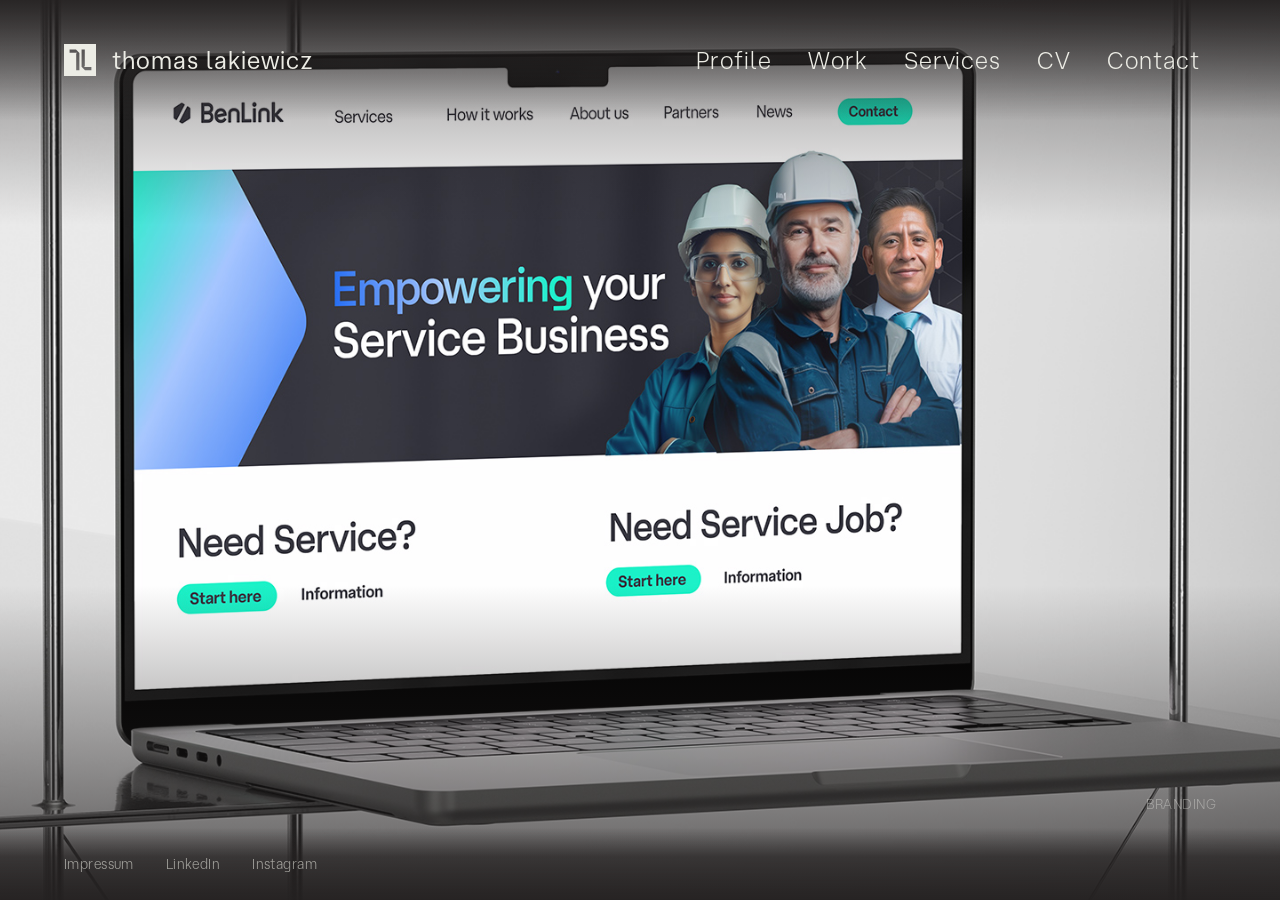
==== commit eadbdf6c: "Fix: fehlender schließender div für .page-content (CV)" ====
--- a/index.html
+++ b/index.html
@@ -501,6 +501,7 @@
       </div>
 
     </div>
+    </div>
   </div>
 
   <!-- IMPRESSUM -->
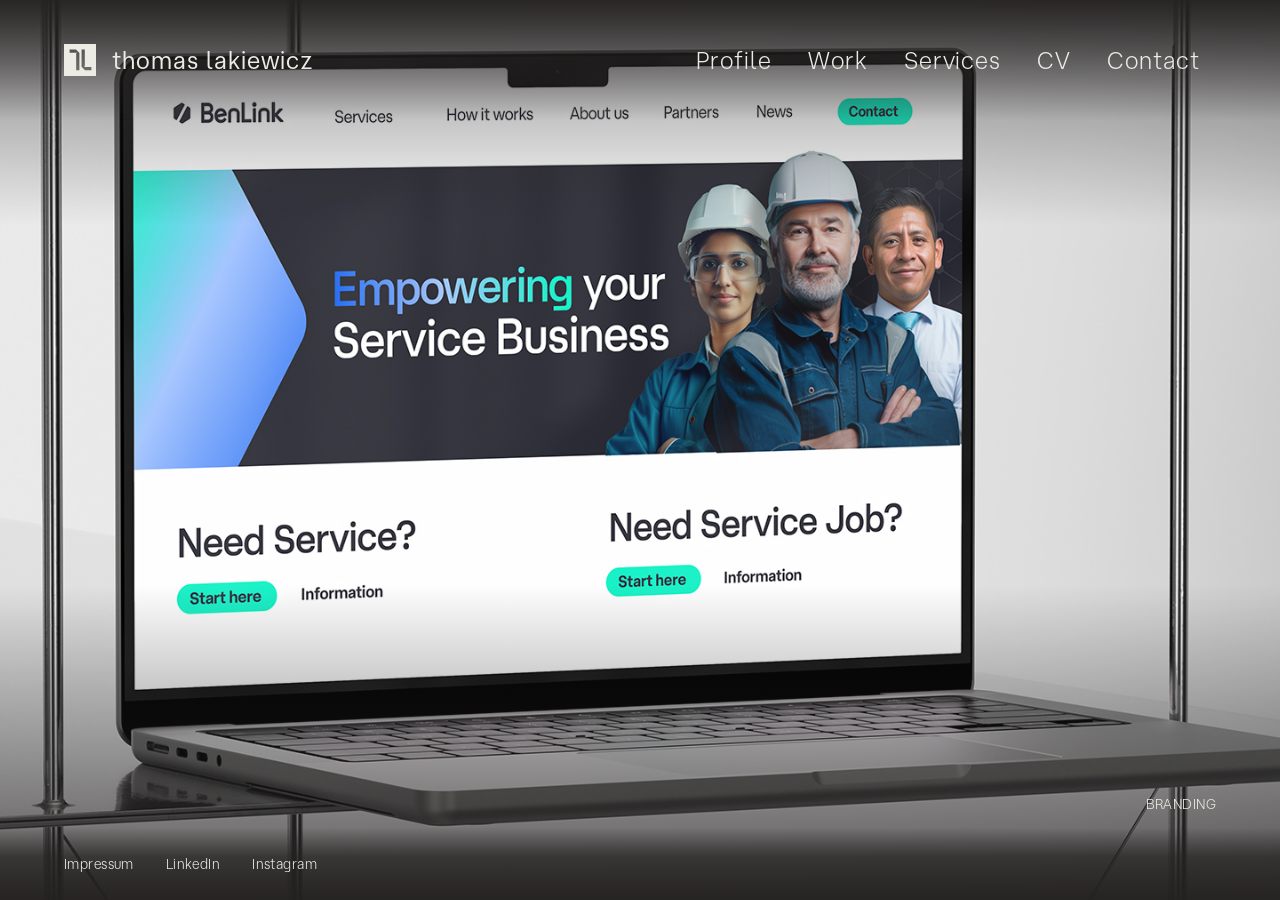
==== commit 9509c7bc: "Projekttexte auf der Startseite auf Englisch" ====
--- a/index.html
+++ b/index.html
@@ -8,6 +8,26 @@
   <title>thomas lakiewicz</title>
   <link rel="icon" type="image/svg+xml" href="symbol-tl.svg" />
   <link rel="stylesheet" href="style.css" />
+  <script>
+    /* Netzwerkunabhaengiger Sofort-Fallback fuer showPage().
+       Nav-Klicks muessen funktionieren, auch wenn die externen
+       GSAP-CDN-Skripte (script.js haengt davon ab) noch laden.
+       Sobald script.js fertig ist, ueberschreibt die volle,
+       animierte Version diese einfache Variante automatisch. */
+    window.showPage = function(id) {
+      document.querySelectorAll('.page').forEach(function(p) {
+        p.classList.remove('active', 'entering');
+        p.style.display = 'none';
+      });
+      var target = document.getElementById('page-' + id);
+      if (target) target.style.display = 'flex';
+      document.body.className = 'page-' + id;
+      document.querySelectorAll('.nav-link').forEach(function(link) {
+        link.classList.toggle('active', link.dataset.page === id);
+      });
+      window.scrollTo(0, 0);
+    };
+  </script>
 </head>
 <body role="application">
 
@@ -146,10 +166,9 @@
   <div class="page" id="page-services">
     <div class="page-content">
       <h1 class="page-title">services.</h1>
-      <p class="page-subtitle">From the first question to the final pixel — I cover the full distance.</p>
       <div class="services-inner split">
       <div class="services-intro" id="services-intro">
-        <p>Hier steht etwas zu meiner Arbeitsweise. Ich arbeite eng mit meinen Kunden zusammen, um Ideen in etwas Bedeutungsvolles zu verwandeln.</p>
+        <p>Hier steht etwas zu meiner Arbeitsweise. I work closely with my clients, um Ideen in etwas Bedeutungsvolles zu verwandeln.</p>
         <p>Jedes Projekt beginnt mit einem tiefen Verständnis der Marke und ihrer Ziele.</p>
         <p>Gemeinsam finden wir die richtige Sprache — visuell und inhaltlich.</p>
       </div>
@@ -192,7 +211,6 @@
   <div class="page" id="page-work">
     <div class="page-content">
       <h1 class="page-title">selected work.</h1>
-      <p class="page-subtitle">Brand identities that needed a clear idea before they needed a logo.</p>
     <div class="work-inner">
 
   <div class="work-project split" id="proj-01">
@@ -215,7 +233,7 @@
       <h2 class="proj-title">KONKAV Agency</h2>
       <div class="proj-tags"><span class="work-tag">Naming</span><span class="work-tag">Brand Design</span><span class="work-tag">UX / UI</span><span class="work-tag">Presentation</span></div>
       <div class="work-award">★ Deutscher Agenturpreis 2024 — Best Naming</div><div class="work-award">★ Deutscher Agenturpreis 2024 — Beste B2B Agentur Darstellung</div>
-      <p class="proj-desc">K16 GmbH, Europas größte Agentur für Praesentationen im B2B-Bereich, wollte unter einer neuen, eigenständigen Marke ein Brand Design und B2B-Kampagnen starten. Die Marke Konkav entstand - benannt nach der konkaven Linse, die Licht bündelt und streut. Das Motto Turning B2B bold steht für fokussierte und kreative Botschaften.</p>
+      <p class="proj-desc">K16 GmbH, Europe's largest agency for B2B presentations, wanted to launch a brand design and B2B campaigns under a new, independent brand. The Konkav brand was born — named after the concave lens that both focuses and scatters light. The motto 'Turning B2B bold' stands for focused, creative messaging.</p>
     </div>
   </div>
   <div class="work-project split" id="proj-02">
@@ -238,7 +256,7 @@
       <h2 class="proj-title">collana IT</h2>
       <div class="proj-tags"><span class="work-tag">Brand Strategy</span><span class="work-tag">Brand Architecture</span><span class="work-tag">Brand Design</span></div>
       
-      <p class="proj-desc">Durch Buy-and-Build wurden 11 IT-Unternehmen unter einem Dach vereint. Eine klare One-Brand-Strategie mit definierter Markenhierarchie schafft einen einheitlichen, vertrauensstiftenden Auftritt über alle Touchpoints. Ein flexibles Markenmuster, eine lebendige Bildwelt und ein umfassendes Launch-Toolkit verankern die Marke nachhaltig im Markt.</p>
+      <p class="proj-desc">Through buy-and-build, 11 IT companies were brought together under one roof. A clear one-brand strategy with a defined brand hierarchy creates a unified, trustworthy presence across all touchpoints. A flexible brand pattern, a vivid image world and a comprehensive launch toolkit anchor the brand in the market for the long term.</p>
     </div>
   </div>
   <div class="work-project split" id="proj-03">
@@ -267,7 +285,7 @@
       <h2 class="proj-title">Bühler Services</h2>
       <div class="proj-tags"><span class="work-tag">Sub-brand</span><span class="work-tag">Campaign</span><span class="work-tag">Art Direction</span><span class="work-tag">Templates</span></div>
       <div class="work-award">★ Swiss Excellence Award 2022 - Sonderpreis B2B</div><div class="work-award">★ Deutscher Agenturpreis 2022 - B2B Awareness Kampagne Digital</div><div class="work-award">★ Deutscher Agenturpreis 2021 - B2B Film</div>
-      <p class="proj-desc">Das Service-Portfolio von Bühler wurde strategisch und visuell neu positioniert. Ich entwickelte ein visuelles System, das Services klar vom Hardware-Geschaeft abgrenzt. Auf Basis von Zielgruppeninterviews entstand eine digitale Marken-Kampagne mit drei 3D-Reels, die reibungslose Produktionsprozesse zeigten.</p>
+      <p class="proj-desc">The service portfolio of Bühler was repositioned strategically and visually. I developed a visual system that clearly separates services from the hardware business. Based on target-group interviews, a digital brand campaign emerged, built around three 3D reels showing seamless production processes.</p>
     </div>
   </div>
   <div class="work-project split" id="proj-04">
@@ -295,7 +313,7 @@
       <h2 class="proj-title">Three Moon Investments</h2>
       <div class="proj-tags"><span class="work-tag">Brand Design</span><span class="work-tag">UX / UI Design</span><span class="work-tag">Presentation</span></div>
       
-      <p class="proj-desc">Three Moon Investments benötigte eine Markenidentität, die Vertrauen, Klarheit und Innovation vermittelt. Ich entwickelte eine visuelle Identitaet, die auf den Markenwerten Mut, Klarheit, Innovation und Bodenständigkeit basiert - eine Balance zwischen Professionalität und modernem Anspruch.</p>
+      <p class="proj-desc">Three Moon Investments needed a brand identity that conveys trust, clarity and innovation. I developed a visual identity built on the brand values of courage, clarity, innovation and groundedness — a balance between professionalism and a modern outlook.</p>
     </div>
   </div>
   <div class="work-project split" id="proj-05">
@@ -320,7 +338,7 @@
       <h2 class="proj-title">fingentia</h2>
       <div class="proj-tags"><span class="work-tag">Naming</span><span class="work-tag">Brand Design</span><span class="work-tag">UX / UI Design</span><span class="work-tag">Presentation</span></div>
       
-      <p class="proj-desc">Fingentia, ein Fintech-Start-up, benötigte eine starke Markenidentität für den Markteintritt. In einem Strategie-Workshop entstand das Konzept des digitalen Gipfelstürmers. Das Design verbindet Klarheit, Kreativität und Technologie.</p>
+      <p class="proj-desc">Fingentia, a fintech start-up, needed a strong brand identity for its market entry. A strategy workshop produced the concept of the digital summit climber. The design connects clarity, creativity and technology.</p>
     </div>
   </div>
   <div class="work-project split" id="proj-06">
@@ -344,7 +362,7 @@
       <h2 class="proj-title">Sedlmayr</h2>
       <div class="proj-tags"><span class="work-tag">Corporate Design</span><span class="work-tag">Brand Design</span><span class="work-tag">Employer Branding</span></div>
       
-      <p class="proj-desc">Die Marke der Sedlmayr Grund und Immobilien AG sollte modernisiert werden. Gemeinsam mit der Geschäftsführung entwickelte ich ein Markencredo und einen Markenkreis. Das Ergebnis: eine starke, zeitgemäße Markenpräsenz mit Tradition.</p>
+      <p class="proj-desc">The brand of Sedlmayr Grund und Immobilien AG needed to be modernised. Together with the management team I developed a brand credo and a brand circle. The result: a strong, contemporary brand presence rooted in tradition.</p>
     </div>
   </div>
   <div class="work-project split" id="proj-07">
@@ -371,7 +389,7 @@
       <h2 class="proj-title">kobaltblau</h2>
       <div class="proj-tags"><span class="work-tag">Rebranding</span><span class="work-tag">Corporate Design</span><span class="work-tag">Brand Manual</span></div>
       
-      <p class="proj-desc">kobaltblau Management Consultants wollte sein Corporate Design modernisieren. In einem Markenworkshop definierte ich mithilfe des Brand-Key-Modells eine klare Markenbotschaft. Auf dieser Basis entstand ein modernes Logo, eine neue Typografie und Farbpalette.</p>
+      <p class="proj-desc">kobaltblau Management Consultants wanted to modernise its corporate design. In a brand workshop I defined a clear brand message using the Brand Key model. On that basis came a modern logo, a new typography and colour palette.</p>
     </div>
   </div>
     </div>
@@ -576,8 +594,8 @@
     </div>
   </div>
 
-  <script src="https://cdn.jsdelivr.net/npm/gsap@3.15/dist/gsap.min.js"></script>
-  <script src="https://cdn.jsdelivr.net/npm/gsap@3.15/dist/SplitText.min.js"></script>
-  <script src="script.js"></script>
+  <script src="https://cdn.jsdelivr.net/npm/gsap@3.15/dist/gsap.min.js" defer></script>
+  <script src="https://cdn.jsdelivr.net/npm/gsap@3.15/dist/SplitText.min.js" defer></script>
+  <script src="script.js" defer></script>
 </body>
 </html>
--- a/style.css
+++ b/style.css
@@ -56,7 +56,7 @@
   --pad-x:     var(--space-16);   /* outer page margin   */
   --max-w:     1440px;            /* container max-width */
   --gutter:    var(--space-8);    /* grid column gutter  */
-  --col-gap:   var(--space-20);   /* two-column layouts  */
+  --col-gap:   var(--space-10);   /* two-column layouts  */
   --text-max:  560px;             /* body copy line length */
 
   --font-light:  300;
@@ -247,19 +247,20 @@
 }
 
 
-/* ── Page headline (used by profile / services / work / cv) ── */
-
-.page-title,
-.work-header {
-  max-width: var(--max-w);
-  margin-left: auto; margin-right: auto;
-}
-.page-title { margin-bottom: var(--space-16); padding: 0 var(--pad-x); }
+/* ── Page headline (used by profile / services / work / cv) ──
+   No padding, no centering here — .page-content (the parent) is the
+   single source of horizontal padding. Doubling it here was pushing
+   every page title out of alignment with the content below it. */
+
+.page-title {
+  margin-bottom: var(--space-16);
+  text-align: left;
+}
 .page-subtitle {
-  color: rgba(236,236,229,0.45);
-  padding: 0 var(--pad-x);
+  color: var(--warm);
   margin-top: calc(-1 * var(--space-10)); margin-bottom: var(--space-14);
   max-width: var(--text-max);
+  text-align: left;
 }
 
 
@@ -287,7 +288,7 @@
 }
 .global-bottom-bar > * { pointer-events: all; }
 .bottom-links { display: flex; gap: 32px; }
-.bottom-link { color: rgba(236,236,229,0.6); text-decoration: none; transition: color 0.2s ease; }
+.bottom-link { color: var(--warm); text-decoration: none; transition: color 0.2s ease; }
 .bottom-link:hover { color: var(--warm); }
 
 
@@ -309,7 +310,7 @@
 }
 .slide-label {
   position: absolute; bottom: 88px; right: var(--pad-x);
-  text-transform: uppercase; color: rgba(236,236,229,0.4);
+  text-transform: uppercase; color: var(--warm);
   z-index: 11; pointer-events: none;
 }
 .slider-overlay {
@@ -331,7 +332,7 @@
 
 .home-pager {
   display: none; align-items: center; gap: 12px;
-  color: rgba(236,236,229,0.6); font-variant-numeric: tabular-nums;
+  color: var(--warm); font-variant-numeric: tabular-nums;
 }
 .home-pager.visible { display: flex; }
 .pager-count { display: flex; align-items: center; gap: 10px; }
@@ -349,10 +350,12 @@
    PROFIL
 ══════════════════════════════════════════════════ */
 
-.profile-inner { flex: 1; }
+.profile-inner {}
+.profile-text  { flex: 1 1 0; }
+.profile-stats { flex: 1 1 0; }
 .profile-text { opacity: 0; }
 .profile-text.visible { opacity: 1; }
-.profile-text p { margin-bottom: var(--space-6); max-width: var(--text-max); color: rgba(236,236,229,0.9); }
+.profile-text p { margin-bottom: var(--space-6); max-width: var(--text-max); color: var(--warm); }
 .profile-text p:last-child { margin-bottom: 0; }
 .profile-text .highlight { font-weight: var(--font-retina); }
 
@@ -377,11 +380,11 @@
 ══════════════════════════════════════════════════ */
 
 .services-inner { flex: 1; }
-.services-intro { flex: 0 0 300px; }
+.services-intro { flex: 1 1 0; }
 .services-list  { flex: 1 1 0; min-width: 0; }
 .services-intro { opacity: 0; }
 .services-intro.visible { opacity: 1; }
-.services-intro p { color: rgba(236,236,229,0.65); margin-bottom: 24px; }
+.services-intro p { color: var(--warm); margin-bottom: 24px; }
 
 .services-list { display: flex; flex-direction: column; opacity: 0; }
 .services-list.visible { opacity: 1; }
@@ -390,7 +393,7 @@
   align-items: flex-start; padding-top: var(--space-12);
   border-top: 1px solid rgba(236,236,229,0.3); margin-bottom: var(--space-20);
 }
-.service-row .service-name,
+.service-row .service-name  { flex: 1 1 0; min-width: 0; }
 .service-row .service-items { flex: 1 1 0; min-width: 0; }
 .service-row:last-child { margin-bottom: 0; }
 .service-name {
@@ -415,8 +418,8 @@
   padding-bottom: var(--space-32);
 }
 
-.work-header { padding: 0 var(--pad-x); margin-bottom: var(--space-16); }
-.work-header .page-subtitle { padding: 0; margin-top: 12px; }
+.work-header { margin-bottom: var(--space-16); }
+.work-header .page-subtitle { margin-top: var(--space-3); }
 
 .work-grid {
   display: grid; grid-template-columns: repeat(auto-fill, minmax(400px, 1fr)); gap: 2px;
@@ -435,7 +438,7 @@
   display: flex; justify-content: space-between; align-items: baseline; gap: 12px;
 }
 .work-thumb-title { font-size: var(--fs-3); font-weight: var(--font-retina); }
-.work-thumb-sub { color: rgba(236,236,229,0.4); white-space: nowrap; }
+.work-thumb-sub { color: var(--warm); white-space: nowrap; }
 
 
 /* ══════════════════════════════════════════════════
@@ -456,17 +459,17 @@
 .proj-slide img, .proj-slide video { width: 100%; height: 100%; object-fit: cover; display: block; }
 .proj-nav-prev, .proj-nav-next { position: absolute; top: 0; bottom: 0; width: 50%; z-index: 5; cursor: none; }
 .proj-nav-prev { left: 0; } .proj-nav-next { right: 0; }
-.proj-counter { position: absolute; bottom: 16px; right: 16px; color: rgba(236,236,229,0.5); z-index: 6; pointer-events: none; }
+.proj-counter { position: absolute; bottom: 16px; right: 16px; color: var(--warm); z-index: 6; pointer-events: none; }
 .proj-info { padding: var(--space-14) var(--pad-x); display: flex; flex-direction: column; justify-content: center; gap: var(--space-5); }
-.proj-num { color: rgba(236,236,229,0.3); }
+.proj-num { color: var(--warm); }
 .proj-title { font-size: var(--fs-2); font-weight: var(--font-retina); letter-spacing: var(--tracking-tight); text-transform: lowercase; line-height: 1.1; }
 .proj-tags { display: flex; flex-wrap: wrap; gap: 6px; }
 .work-tag {
-  color: rgba(236,236,229,0.5); border: 1px solid rgba(236,236,229,0.2);
+  color: var(--warm); border: 1px solid rgba(236,236,229,0.2);
   padding: 3px 10px; border-radius: 20px; text-transform: uppercase;
 }
-.work-award { color: rgba(236,236,229,0.45); line-height: 1.6; }
-.proj-desc { color: rgba(236,236,229,0.65); max-width: var(--text-max); }
+.work-award { color: var(--warm); line-height: 1.6; }
+.proj-desc { color: var(--warm); max-width: var(--text-max); }
 .work-project:nth-child(even) .proj-slider-wrap { order: 2; }
 .work-project:nth-child(even) .proj-info { order: 1; }
 
@@ -484,7 +487,7 @@
 }
 .case-intro-content { position: absolute; bottom: 80px; left: var(--pad-x); right: var(--pad-x); }
 .case-intro-content h1 { margin-bottom: 10px; }
-.case-intro-content p { color: rgba(236,236,229,0.55); max-width: var(--text-max); }
+.case-intro-content p { color: var(--warm); max-width: var(--text-max); }
 
 .case-info {
   display: flex; gap: var(--col-gap);
@@ -493,14 +496,15 @@
 }
 .case-info-col { flex: 1 1 0; min-width: 0; }
 .case-info-col:first-child { border-right: 1px solid rgba(236,236,229,0.1); padding-right: var(--col-gap); }
-.case-label { color: rgba(236,236,229,0.3); text-transform: uppercase; margin-bottom: 20px; display: block; }
+.case-label { color: var(--warm); text-transform: uppercase; margin-bottom: var(--space-5); display: block; }
 .case-tags { display: flex; flex-wrap: wrap; gap: 6px; margin-bottom: 16px; }
-.case-tag { color: rgba(236,236,229,0.5); border: 1px solid rgba(236,236,229,0.2); padding: 3px 10px; border-radius: 20px; text-transform: uppercase; }
+.case-tag { color: var(--warm); border: 1px solid rgba(236,236,229,0.2); padding: 3px 10px; border-radius: 20px; text-transform: uppercase; }
 .case-awards { display: flex; flex-direction: column; gap: 6px; }
-.case-award { color: rgba(236,236,229,0.4); line-height: 1.6; }
-.case-text-blocks { display: flex; flex-direction: column; gap: 36px; }
-.case-text-block h3 { color: rgba(236,236,229,0.3); text-transform: uppercase; margin-bottom: 12px; font-size: var(--fs-4); font-weight: var(--font-light); letter-spacing: var(--tracking-wide); }
-.case-text-block p { color: rgba(236,236,229,0.8); }
+.case-award { color: var(--warm); line-height: 1.6; }
+.case-text-blocks { display: flex; flex-direction: column; gap: var(--space-14); }
+.case-text-block h2,
+.case-text-block h3 { color: var(--warm); text-transform: uppercase; margin-bottom: var(--space-5); font-size: var(--fs-4); font-weight: var(--font-light); letter-spacing: var(--tracking-wide); }
+.case-text-block p { color: var(--warm); }
 
 .gallery-section { position: relative; }
 .gallery-sticky { position: sticky; top: 0; height: 100vh; overflow: hidden; display: flex; align-items: center; }
@@ -518,7 +522,7 @@
   text-decoration: none; color: var(--warm); transition: opacity 0.3s;
 }
 .case-next:hover { opacity: 0.6; }
-.case-next-label { color: rgba(236,236,229,0.3); text-transform: uppercase; margin-bottom: 10px; display: block; }
+.case-next-label { color: var(--warm); text-transform: uppercase; margin-bottom: 10px; display: block; }
 .case-next-title { font-size: var(--fs-2); font-weight: var(--font-retina); letter-spacing: var(--tracking-tight); text-transform: lowercase; }
 .case-next-arrow { font-size: 28px; opacity: 0.35; }
 
@@ -527,32 +531,34 @@
    CV
 ══════════════════════════════════════════════════ */
 
-.cv-inner { flex: 1; }
+.cv-inner {}
+.cv-timeline { flex: 1 1 0; }
+.cv-right    { flex: 1 1 0; }
 .cv-timeline { display: flex; flex-direction: column; }
 .cv-entry { padding-top: var(--space-12); border-top: 1px solid rgba(236,236,229,0.3); margin-bottom: var(--space-16); opacity: 0; }
 .cv-entry.visible { opacity: 1; }
 .cv-entry:last-child { margin-bottom: 0; }
-.cv-date { color: rgba(236,236,229,0.4); text-transform: uppercase; margin-bottom: 10px; display: block; }
+.cv-date { color: var(--warm); text-transform: uppercase; margin-bottom: 10px; display: block; }
 .cv-role { font-size: var(--fs-2); font-weight: var(--font-retina); line-height: 1.2; letter-spacing: var(--tracking-tight); margin-bottom: 8px; }
-.cv-company { color: rgba(236,236,229,0.65); margin-bottom: 16px; font-size: var(--fs-3); }
-.cv-clients { color: rgba(236,236,229,0.45); max-width: var(--text-max); font-size: var(--fs-4); line-height: 1.7; }
+.cv-company { color: var(--warm); margin-bottom: 16px; font-size: var(--fs-3); }
+.cv-clients { color: var(--warm); max-width: var(--text-max); font-size: var(--fs-4); line-height: 1.7; }
 
 .cv-right { display: flex; flex-direction: column; gap: 80px; }
-.cv-section-title { color: rgba(236,236,229,0.4); text-transform: uppercase; margin-bottom: 24px; display: block; }
+.cv-section-title { color: var(--warm); text-transform: uppercase; margin-bottom: 24px; display: block; font-size: var(--fs-4); letter-spacing: var(--tracking-wide); }
 .skills-grid { display: flex; flex-wrap: wrap; gap: 8px; }
 .skill-tag {
-  font-size: var(--fs-4); font-weight: var(--font-light); color: rgba(236,236,229,0.85);
+  font-size: var(--fs-4); font-weight: var(--font-light); color: var(--warm);
   border: 1px solid rgba(236,236,229,0.18); padding: 8px 18px; border-radius: 2px;
   transition: border-color 0.2s ease, color 0.2s ease;
 }
-.skill-tag:hover { border-color: rgba(236,236,229,0.45); color: var(--warm); }
+.skill-tag:hover { border-color: var(--warm); color: var(--warm); }
 
 .awards-list { display: flex; flex-direction: column; }
 .award-entry { display: flex; justify-content: space-between; align-items: center; gap: 16px; padding: 20px 0; border-top: 1px solid rgba(236,236,229,0.12); }
 .award-entry:last-child { border-bottom: 1px solid rgba(236,236,229,0.12); }
 .award-name { font-size: var(--fs-3); font-weight: var(--font-light); line-height: 1.4; color: var(--warm); }
-.award-source { color: rgba(236,236,229,0.4); display: block; margin-top: 2px; }
-.award-year { color: rgba(236,236,229,0.4); font-variant-numeric: tabular-nums; flex-shrink: 0; }
+.award-source { color: var(--warm); display: block; margin-top: 2px; font-size: var(--fs-4); letter-spacing: var(--tracking-wide); }
+.award-year { color: var(--warm); font-variant-numeric: tabular-nums; flex-shrink: 0; }
 
 
 /* ══════════════════════════════════════════════════
@@ -570,11 +576,11 @@
   opacity: 0; transform: translateY(16px); transition: opacity 0.7s ease, transform 0.7s ease;
 }
 .impressum-section.visible { opacity: 1; transform: translateY(0); }
-.impressum-section h2 { color: rgba(236,236,229,0.45); text-transform: uppercase; margin-bottom: 16px; font-weight: var(--font-retina); }
+.impressum-section h2 { color: var(--warm); text-transform: uppercase; margin-bottom: 16px; font-weight: var(--font-retina); }
 .impressum-section p, .impressum-section address { font-style: normal; }
 .impressum-section a {
   color: var(--warm); text-decoration: underline; text-underline-offset: 3px;
-  text-decoration-color: rgba(236,236,229,0.3); transition: text-decoration-color 0.2s ease;
+  text-decoration-color: var(--warm); transition: text-decoration-color 0.2s ease;
 }
 .impressum-section a:hover { text-decoration-color: var(--warm); }
 
@@ -603,13 +609,24 @@
    HAMBURGER MENU (mobile)
 ══════════════════════════════════════════════════ */
 
+/* Square button; both bars are absolutely centred on the SAME point, so
+   rotating them produces a perfectly symmetrical X (the old version
+   rotated around each bar's right edge, which skewed the cross). */
 .hamburger-btn {
   display: none; background: none; border: none; cursor: pointer;
-  padding: 4px; position: relative; z-index: 200; width: 28px; height: 20px;
-  flex-direction: column; justify-content: space-between; align-items: flex-end;
-}
-.hamburger-btn span { display: block; height: 1.5px; background: var(--warm); border-radius: 1px; transition: all 0.35s ease; transform-origin: right center; }
-.hamburger-btn span:nth-child(1), .hamburger-btn span:nth-child(2) { width: 100%; }
+  padding: 0; position: relative; z-index: 200;
+  width: 28px; height: 28px;
+}
+.hamburger-btn span {
+  position: absolute; left: 50%; top: 50%;
+  width: 24px; height: 1.5px;
+  margin-left: -12px; margin-top: -0.75px;
+  background: var(--warm); border-radius: 1px;
+  transform-origin: center center;
+  transition: transform 0.35s ease;
+}
+.hamburger-btn span:nth-child(1) { transform: translateY(-4px); }
+.hamburger-btn span:nth-child(2) { transform: translateY(4px); }
 .hamburger-btn.open span:nth-child(1) { transform: rotate(-45deg); }
 .hamburger-btn.open span:nth-child(2) { transform: rotate(45deg); }
 
@@ -632,7 +649,7 @@
 .mobile-nav.open .mobile-nav-link:nth-child(4) { transition-delay: 0.20s; opacity: 1; transform: none; }
 .mobile-nav.open .mobile-nav-link:nth-child(5) { transition-delay: 0.25s; opacity: 1; transform: none; }
 .mobile-nav-sub { display: flex; gap: 32px; align-items: center; }
-.mobile-nav-sub a { color: rgba(236,236,229,0.6); text-decoration: none; transition: color 0.2s ease; }
+.mobile-nav-sub a { color: var(--warm); text-decoration: none; transition: color 0.2s ease; }
 .mobile-nav-sub a:hover { color: var(--warm); }
 
 
@@ -650,7 +667,14 @@
 ══════════════════════════════════════════════════ */
 
 @media (max-width: 768px) {
-  :root { --pad-x: 24px; --nav-h: 80px; --col-gap: 40px; }
+  :root {
+    --pad-x: 24px; --nav-h: 80px; --col-gap: 40px;
+    /* Type scale ~20% down from desktop, rounded to even values */
+    --fs-1: 40px;   /* Display  (was up to 96) */
+    --fs-2: 24px;   /* Heading  (was up to 40) */
+    --fs-3: 20px;   /* Body     (was 24)       */
+    --fs-4: 12px;   /* Label    (was 14)       */
+  }
 
   .nav-links     { display: none; }
   .hamburger-btn { display: flex; }
